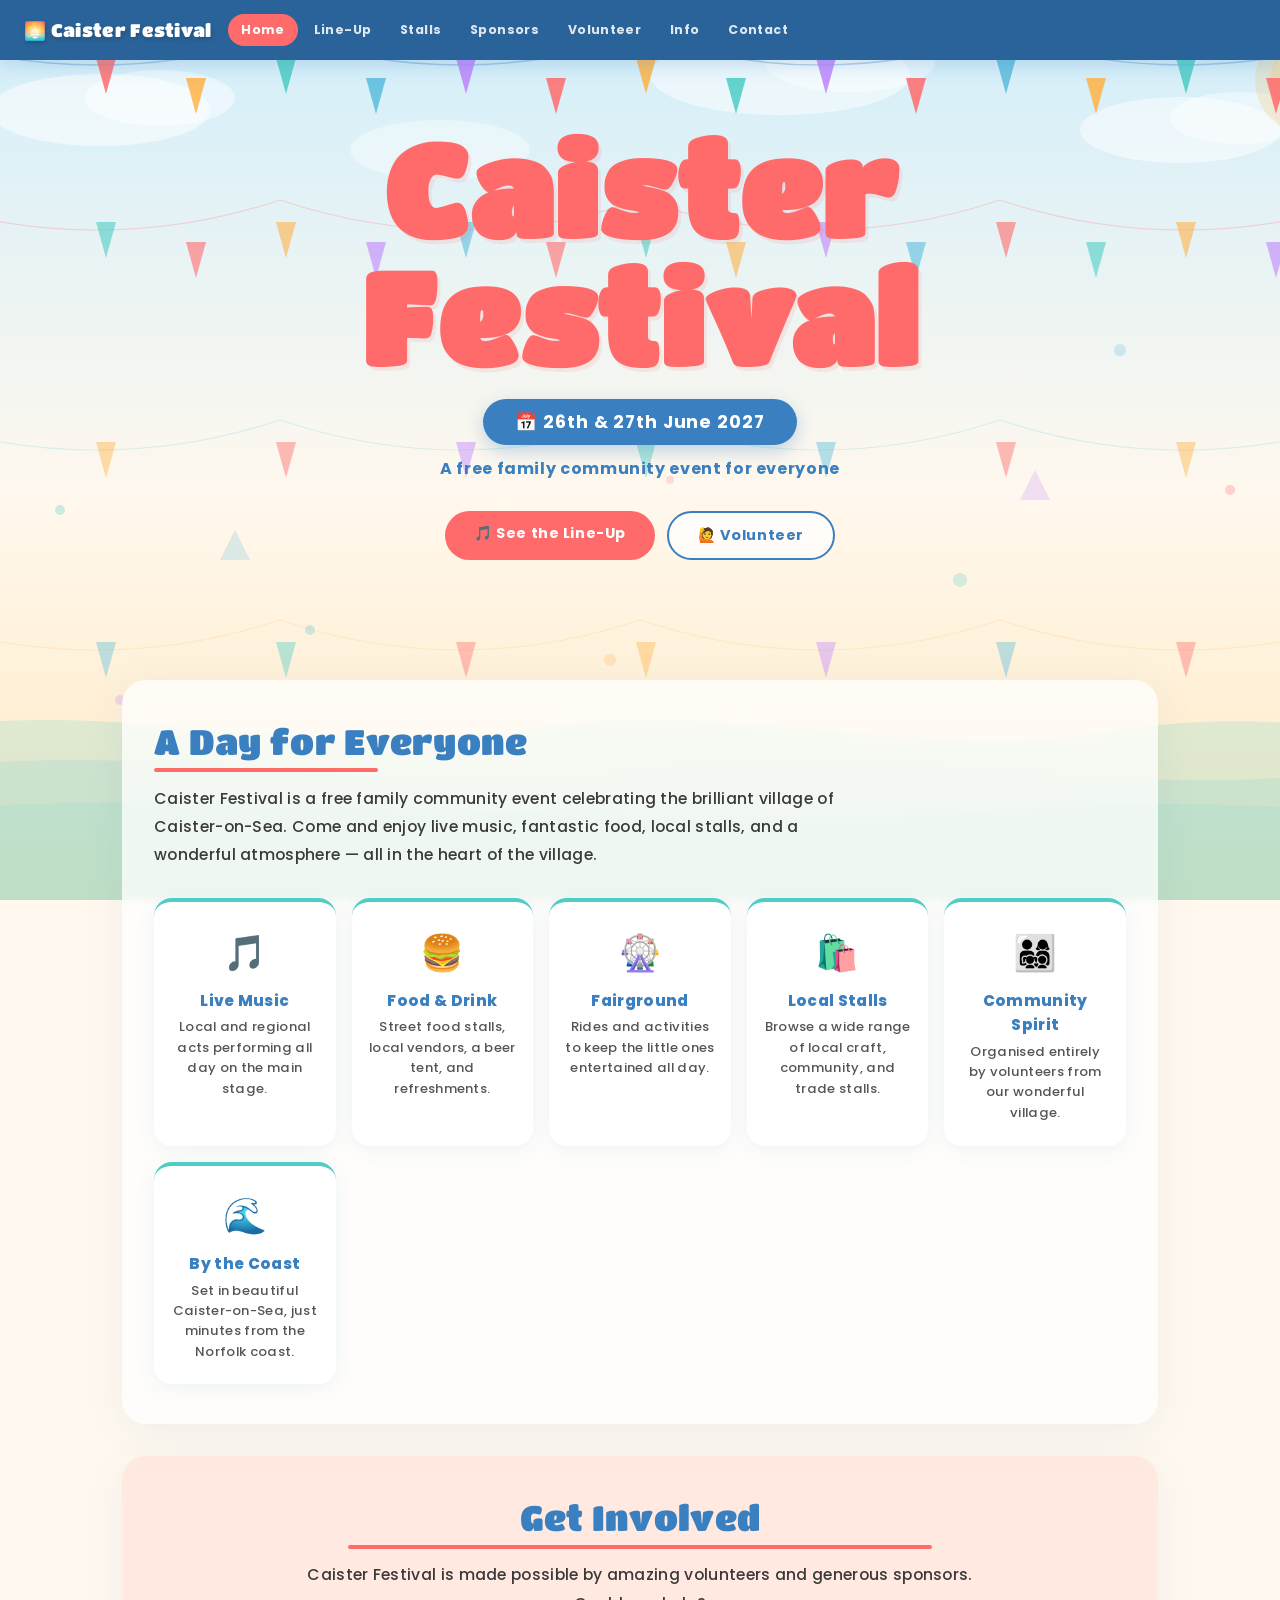
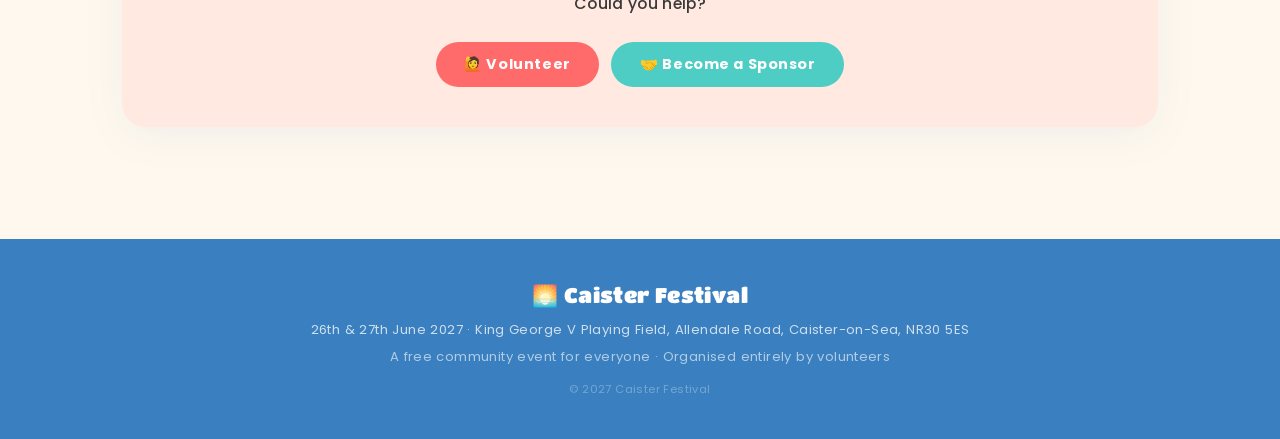
==== index.html @ b06240aa "updated file names" ====
<!DOCTYPE html>
<html lang="en">
<head>
<meta charset="UTF-8"/>
<meta name="viewport" content="width=device-width,initial-scale=1.0"/>
<title>Caister Festival</title>
<link rel="stylesheet" href="styles.css"/>
<!-- Google tag (gtag.js) -->
<script async src="https://www.googletagmanager.com/gtag/js?id=G-6C4787DRF9"></script>
<script>
  window.dataLayer = window.dataLayer || [];
  function gtag(){dataLayer.push(arguments);}
  gtag('js', new Date());
  gtag('config', 'G-6C4787DRF9');
</script>
</head>
<body>
<div class="page-wrapper">
    <div class="bg-canvas">
    <svg xmlns="http://www.w3.org/2000/svg" viewBox="0 0 1440 900" preserveAspectRatio="xMidYMid slice">
      <defs>
        <linearGradient id="skyGrad" x1="0" y1="0" x2="0" y2="1">
          <stop offset="0%" stop-color="#d0eefb"/>
          <stop offset="55%" stop-color="#fff8ee"/>
          <stop offset="100%" stop-color="#ffe9c0"/>
        </linearGradient>
      </defs>
      <rect width="1440" height="900" fill="url(#skyGrad)"/>

      <!-- Clouds -->
      <ellipse cx="180" cy="110" rx="110" ry="36" fill="white" opacity="0.55"/>
      <ellipse cx="240" cy="98"  rx="75"  ry="28" fill="white" opacity="0.45"/>
      <ellipse cx="860" cy="75"  rx="130" ry="40" fill="white" opacity="0.5"/>
      <ellipse cx="930" cy="62"  rx="85"  ry="30" fill="white" opacity="0.4"/>
      <ellipse cx="1260" cy="130" rx="100" ry="33" fill="white" opacity="0.5"/>
      <ellipse cx="1320" cy="118" rx="70"  ry="26" fill="white" opacity="0.4"/>
      <ellipse cx="520"  cy="150" rx="90"  ry="30" fill="white" opacity="0.35"/>

      <!-- Sun -->
      <circle cx="1390" cy="80" r="55" fill="#FFB347" opacity="0.2"/>
      <circle cx="1390" cy="80" r="40" fill="#FFB347" opacity="0.2"/>
      <circle cx="1390" cy="80" r="26" fill="#FFB347" opacity="0.25"/>

      <!-- Bunting row 1 (top, bold) -->
      <path d="M-10,35 Q180,95 360,35 Q540,95 720,35 Q900,95 1080,35 Q1260,95 1450,35" stroke="#3A7FBF" stroke-width="1.5" fill="none" opacity="0.35"/>
      <polygon points="176,58 186,94 196,58"   fill="#FF6B6B" opacity="0.85"/>
      <polygon points="266,78 276,114 286,78"  fill="#FFB347" opacity="0.85"/>
      <polygon points="356,58 366,94 376,58"   fill="#4ECDC4" opacity="0.85"/>
      <polygon points="446,78 456,114 466,78"  fill="#5BBCDD" opacity="0.85"/>
      <polygon points="536,58 546,94 556,58"   fill="#C084FC" opacity="0.85"/>
      <polygon points="626,78 636,114 646,78"  fill="#FF6B6B" opacity="0.85"/>
      <polygon points="716,58 726,94 736,58"   fill="#FFB347" opacity="0.85"/>
      <polygon points="806,78 816,114 826,78"  fill="#4ECDC4" opacity="0.85"/>
      <polygon points="896,58 906,94 916,58"   fill="#C084FC" opacity="0.85"/>
      <polygon points="986,78 996,114 1006,78" fill="#FF6B6B" opacity="0.85"/>
      <polygon points="1076,58 1086,94 1096,58" fill="#5BBCDD" opacity="0.85"/>
      <polygon points="1166,78 1176,114 1186,78" fill="#FFB347" opacity="0.85"/>
      <polygon points="1256,58 1266,94 1276,58" fill="#4ECDC4" opacity="0.85"/>
      <polygon points="1346,78 1356,114 1366,78" fill="#FF6B6B" opacity="0.85"/>
      <polygon points="1436,58 1446,94 1456,58" fill="#C084FC" opacity="0.85"/>

      <!-- Bunting row 2 -->
      <path d="M-10,200 Q180,260 360,200 Q540,260 720,200 Q900,260 1080,200 Q1260,260 1450,200" stroke="#FF6B6B" stroke-width="1.2" fill="none" opacity="0.25"/>
      <polygon points="176,222 186,258 196,222" fill="#4ECDC4" opacity="0.6"/>
      <polygon points="266,242 276,278 286,242" fill="#FF6B6B" opacity="0.6"/>
      <polygon points="356,222 366,258 376,222" fill="#FFB347" opacity="0.6"/>
      <polygon points="446,242 456,278 466,242" fill="#C084FC" opacity="0.6"/>
      <polygon points="536,222 546,258 556,222" fill="#5BBCDD" opacity="0.6"/>
      <polygon points="626,242 636,278 646,242" fill="#FF6B6B" opacity="0.6"/>
      <polygon points="716,222 726,258 736,222" fill="#4ECDC4" opacity="0.6"/>
      <polygon points="806,242 816,278 826,242" fill="#FFB347" opacity="0.6"/>
      <polygon points="896,222 906,258 916,222" fill="#C084FC" opacity="0.6"/>
      <polygon points="986,242 996,278 1006,242" fill="#5BBCDD" opacity="0.6"/>
      <polygon points="1076,222 1086,258 1096,222" fill="#FF6B6B" opacity="0.6"/>
      <polygon points="1166,242 1176,278 1186,242" fill="#4ECDC4" opacity="0.6"/>
      <polygon points="1256,222 1266,258 1276,222" fill="#FFB347" opacity="0.6"/>
      <polygon points="1346,242 1356,278 1366,242" fill="#C084FC" opacity="0.6"/>

      <!-- Bunting row 3 (mid page) -->
      <path d="M-10,420 Q180,480 360,420 Q540,480 720,420 Q900,480 1080,420 Q1260,480 1450,420" stroke="#4ECDC4" stroke-width="1.2" fill="none" opacity="0.2"/>
      <polygon points="176,442 186,478 196,442" fill="#FFB347" opacity="0.45"/>
      <polygon points="356,442 366,478 376,442" fill="#FF6B6B" opacity="0.45"/>
      <polygon points="536,442 546,478 556,442" fill="#C084FC" opacity="0.45"/>
      <polygon points="716,442 726,478 736,442" fill="#4ECDC4" opacity="0.45"/>
      <polygon points="896,442 906,478 916,442" fill="#5BBCDD" opacity="0.45"/>
      <polygon points="1076,442 1086,478 1096,442" fill="#FF6B6B" opacity="0.45"/>
      <polygon points="1256,442 1266,478 1276,442" fill="#FFB347" opacity="0.45"/>

      <!-- Bunting row 4 (lower) -->
      <path d="M-10,620 Q180,680 360,620 Q540,680 720,620 Q900,680 1080,620 Q1260,680 1450,620" stroke="#FFB347" stroke-width="1.2" fill="none" opacity="0.18"/>
      <polygon points="176,642 186,678 196,642" fill="#5BBCDD" opacity="0.4"/>
      <polygon points="356,642 366,678 376,642" fill="#4ECDC4" opacity="0.4"/>
      <polygon points="536,642 546,678 556,642" fill="#FF6B6B" opacity="0.4"/>
      <polygon points="716,642 726,678 736,642" fill="#FFB347" opacity="0.4"/>
      <polygon points="896,642 906,678 916,642" fill="#C084FC" opacity="0.4"/>
      <polygon points="1076,642 1086,678 1096,642" fill="#5BBCDD" opacity="0.4"/>
      <polygon points="1256,642 1266,678 1276,642" fill="#FF6B6B" opacity="0.4"/>

      <!-- Waves at bottom -->
      <path d="M0,730 C200,695 400,765 600,730 C800,695 1000,765 1200,730 C1320,712 1390,728 1440,725 L1440,900 L0,900Z" fill="#4ECDC4" opacity="0.18"/>
      <path d="M0,770 C240,735 480,805 720,770 C960,735 1200,805 1440,770 L1440,900 L0,900Z" fill="#5BBCDD" opacity="0.14"/>
      <path d="M0,810 C360,782 720,838 1080,810 C1260,796 1360,810 1440,808 L1440,900 L0,900Z" fill="#4ECDC4" opacity="0.11"/>

      <!-- Scattered confetti dots -->
      <circle cx="70"   cy="320" r="7" fill="#FF6B6B" opacity="0.3"/>
      <circle cx="140"  cy="510" r="5" fill="#4ECDC4" opacity="0.3"/>
      <circle cx="1370" cy="260" r="8" fill="#FFB347" opacity="0.3"/>
      <circle cx="1310" cy="490" r="5" fill="#FF6B6B" opacity="0.28"/>
      <circle cx="690"  cy="660" r="6" fill="#FFB347" opacity="0.25"/>
      <circle cx="390"  cy="630" r="5" fill="#5BBCDD" opacity="0.28"/>
      <circle cx="1040" cy="580" r="7" fill="#4ECDC4" opacity="0.25"/>
      <circle cx="200"  cy="700" r="5" fill="#C084FC" opacity="0.25"/>
      <circle cx="1200" cy="350" r="6" fill="#5BBCDD" opacity="0.25"/>
      <circle cx="750"  cy="480" r="4" fill="#FF6B6B" opacity="0.2"/>

      <!-- Confetti triangles scattered -->
      <polygon points="45,430 60,400 75,430"    fill="#FFB347" opacity="0.28"/>
      <polygon points="1385,390 1400,360 1415,390" fill="#4ECDC4" opacity="0.28"/>
      <polygon points="590,210 605,180 620,210"  fill="#FF6B6B" opacity="0.25"/>
      <polygon points="1100,500 1115,470 1130,500" fill="#C084FC" opacity="0.22"/>
      <polygon points="300,560 315,530 330,560"  fill="#5BBCDD" opacity="0.22"/>
    </svg>
  </div>
<nav>
    <a class="nav-logo" href="/">🌅 Caister Festival</a>
    <div class="nav-links-wrap">
      <ul class="nav-links">
        <li><a href="/" class="active">Home</a></li>
        <li><a href="/lineup/">Line-Up</a></li>
        <li><a href="/stalls/">Stalls</a></li>
        <li><a href="/sponsors/">Sponsors</a></li>
        <li><a href="/volunteer/">Volunteer</a></li>
        <li><a href="/info/">Info</a></li>
        <li><a href="/contact/">Contact</a></li>
      </ul>
    </div>
  </nav>
  <div class="hero">
    <h1>Caister<br>Festival</h1>
    <div class="date-pill">📅 26th &amp; 27th June 2027</div>
    <p class="hero-sub">A free family community event for everyone</p>
    <div class="hero-btns">
      <a href="/lineup/" class="btn btn-coral">🎵 See the Line-Up</a>
      <a href="/volunteer/" class="btn btn-outline">🙋 Volunteer</a>
    </div>
  </div>
  <div class="sec-wrap">
    <div class="panel">
      <div class="sec-title">A Day for Everyone</div>
      <p class="sec-intro">Caister Festival is a free family community event celebrating the brilliant village of Caister-on-Sea. Come and enjoy live music, fantastic food, local stalls, and a wonderful atmosphere — all in the heart of the village.</p>
      <div class="card-grid">
        <div class="acard"><div class="icon">🎵</div><h3>Live Music</h3><p>Local and regional acts performing all day on the main stage.</p></div>
        <div class="acard"><div class="icon">🍔</div><h3>Food &amp; Drink</h3><p>Street food stalls, local vendors, a beer tent, and refreshments.</p></div>
        <div class="acard"><div class="icon">🎡</div><h3>Fairground</h3><p>Rides and activities to keep the little ones entertained all day.</p></div>
        <div class="acard"><div class="icon">🛍️</div><h3>Local Stalls</h3><p>Browse a wide range of local craft, community, and trade stalls.</p></div>
        <div class="acard"><div class="icon">👨‍👩‍👧‍👦</div><h3>Community Spirit</h3><p>Organised entirely by volunteers from our wonderful village.</p></div>
        <div class="acard"><div class="icon">🌊</div><h3>By the Coast</h3><p>Set in beautiful Caister-on-Sea, just minutes from the Norfolk coast.</p></div>
      </div>
    </div>
    <div class="panel panel-coral panel-cta">
      <div class="sec-title center-title">Get Involved</div>
      <p class="sec-intro">Caister Festival is made possible by amazing volunteers and generous sponsors. Could you help?</p>
      <div class="btn-row">
        <a href="/volunteer/" class="btn btn-coral">🙋 Volunteer</a>
        <a href="/sponsors/" class="btn btn-seafoam">🤝 Become a Sponsor</a>
      </div>
    </div>
  </div>
  <footer>
    <div class="flogo">🌅 Caister Festival</div>
    <p>26th &amp; 27th June 2027 · King George V Playing Field, Allendale Road, Caister-on-Sea, NR30 5ES</p>
    <p class="footer-sub">A free community event for everyone · Organised entirely by volunteers</p>
    <p class="footer-copy">© 2027 Caister Festival</p>
  </footer>
</div>
  <script src="main.js"></script>
</body>
</html>
---- styles.css ----
@import url('https://fonts.googleapis.com/css2?family=Titan+One&family=Poppins:wght@400;500;600;700;800;900&display=swap');

/* ============================================================
   VARIABLES
   ============================================================ */
:root {
  --sand:    #FFF8EE;
  --coral:   #FF6B6B;
  --sky:     #5BBCDD;
  --seafoam: #4ECDC4;
  --navy:    #3A7FBF;
  --peach:   #FFB347;
  --cream:   #FFF3D4;
  --white:   #FFFFFF;
  --black:   #1a1a1a;
}

/* ============================================================
   RESET & BASE
   ============================================================ */
*, *::before, *::after { box-sizing: border-box; margin: 0; padding: 0; }

body {
  font-family: 'Poppins', sans-serif;
  color: var(--black);
  background: var(--sand);
  font-size: 16px;
  line-height: 1.6;
  letter-spacing: 0.02em;
  -webkit-font-smoothing: antialiased;
}

img { max-width: 100%; display: block; }

/* ============================================================
   TITAN ONE — large headings only
   ============================================================ */
h1,
.sec-title,
.hero h1,
.flogo {
  font-family: 'Titan One', cursive;
}

/* ============================================================
   PAGE WRAPPER & BACKGROUND
   ============================================================ */


.bg-canvas {
  position: fixed;
  inset: 0;
  z-index: 0;
  pointer-events: none;
}
.bg-canvas svg {
  width: 100%; height: 100%;
  position: absolute; inset: 0;
}
.page-wrapper > *:not(.bg-canvas) {
  position: relative;
  z-index: 1;
}

/* ============================================================
   NAV
   ============================================================ */
nav {
  background: #2a6399;
  position: sticky;
  top: 0;
  z-index: 200;
  box-shadow: 0 4px 20px rgba(58,127,191,0.3);
  /* two rows on mobile: logo then links */
  display: flex;
  flex-direction: column;
}

.page-wrapper {
  position: relative;
  min-height: 100vh;
}

/* Logo row */
.nav-logo {
  font-family: 'Titan One', cursive;
  font-size: 1.1rem; color: var(--white);
  text-decoration: none;
  white-space: nowrap;
  padding: .7rem 1.2rem .3rem;
  display: block;
  text-shadow: 1px 2px 4px rgba(0,0,0,0.2);
}

/* Links row — horizontally scrollable with fade hint */
.nav-links-wrap {
  position: relative;
  width: 100%;
}
/* fade on right edge to hint scrollability */
.nav-links-wrap::after {
  content: '';
  position: absolute;
  top: 0; right: 0; bottom: 0;
  width: 36px;
  background: linear-gradient(to right, transparent, #2a6399);
  pointer-events: none;
  z-index: 2;
}
.nav-links {
  display: flex;
  list-style: none;
  overflow-x: auto;
  -webkit-overflow-scrolling: touch;
  scrollbar-width: none;
  padding: 0 .6rem .55rem;
  gap: .25rem;
  width: 100%;
}
.nav-links::-webkit-scrollbar { display: none; }
.nav-links li { flex-shrink: 0; }
.nav-links li a {
  display: block;
  white-space: nowrap;
  color: rgba(255,255,255,0.85);
  text-decoration: none;
  font-size: .78rem; font-weight: 700;
  padding: .38rem .85rem;
  border-radius: 20px;
  transition: background .2s, color .2s;
  letter-spacing: .03em;
}
.nav-links li a:hover,
.nav-links li a.active { background: var(--coral); color: var(--white); }

/* ============================================================
   HERO
   ============================================================ */
.hero {
  text-align: center;
  padding: 4rem 1.5rem 4.5rem;
  position: relative;
}
.hero h1 {
  font-size: clamp(3rem, 12vw, 8rem);
  color: var(--coral);
  line-height: 1.0; margin-bottom: 1.2rem;
  text-shadow: 3px 4px 0 rgba(255,107,107,0.12);
}
.date-pill {
  display: inline-block;
  background: var(--navy); color: var(--white);
  font-size: clamp(.85rem, 2.5vw, 1.1rem);
  font-weight: 700; padding: .55rem 2rem;
  border-radius: 50px; letter-spacing: .05em;
  box-shadow: 0 6px 18px rgba(58,127,191,0.3);
}
.date-pill-2027 {
  display: inline-block;
  background: var(--seafoam); color: var(--white);
  font-size: clamp(.72rem, 2vw, .85rem);
  font-weight: 700; padding: .4rem 1.4rem;
  border-radius: 50px; letter-spacing: .04em;
  margin-top: .5rem;
  box-shadow: 0 4px 14px rgba(78,205,196,0.3);
}
.hero-sub {
  margin-top: .7rem;
  font-size: clamp(.85rem, 2vw, 1rem);
  color: var(--navy); font-weight: 700; letter-spacing: .04em;
}
.hero-btns {
  margin-top: 1.8rem;
  display: flex; gap: .75rem;
  justify-content: center; flex-wrap: wrap;
}

/* ============================================================
   BUTTONS
   ============================================================ */
.btn {
  display: inline-block; padding: .7rem 1.8rem;
  border-radius: 50px; font-family: 'Poppins', sans-serif;
  font-weight: 700; font-size: .9rem; cursor: pointer;
  text-decoration: none; letter-spacing: .04em;
  transition: transform .15s, box-shadow .15s;
  border: none; white-space: nowrap;
}
.btn:hover  { transform: translateY(-3px); box-shadow: 0 8px 24px rgba(0,0,0,0.16); }
.btn:active { transform: translateY(0); }
.btn-coral   { background: var(--coral);   color: var(--white); }
.btn-navy    { background: var(--navy);    color: var(--white); }
.btn-seafoam { background: var(--seafoam); color: var(--white); }
.btn-peach   { background: var(--peach);   color: var(--white); }
.btn-outline { background: rgba(255,255,255,.7); border: 2.5px solid var(--navy); color: var(--navy); }
.btn-white   { background: var(--white); color: var(--navy); }

/* ============================================================
   SECTION TITLES  — Titan One only here
   ============================================================ */
.sec-title {
  font-family: 'Titan One', cursive;
  font-size: clamp(1.6rem, 5vw, 2.2rem);
  color: var(--navy);
  display: inline-block; line-height: 1.2;
}
.sec-title::after {
  content: ''; display: block;
  height: 4px; width: 60%;
  background: var(--coral);
  border-radius: 3px; margin-top: 6px;
}
.center-title { display: block; text-align: center; }
.center-title::after { margin-left: auto; margin-right: auto; }

.sec-intro {
  color: #3a3a3a; margin-top: .8rem; margin-bottom: 1.8rem;
  font-size: clamp(.88rem, 2vw, .98rem);
  max-width: 700px; line-height: 1.8;
  font-weight: 500; letter-spacing: .02em;
}

/* ============================================================
   PANELS
   ============================================================ */
.panel {
  background: rgba(255,255,255,0.75);
  backdrop-filter: blur(4px);
  border-radius: 24px; padding: 2rem 1.5rem;
  margin: 0 auto 2rem;
  max-width: 1100px;
  box-shadow: 0 8px 40px rgba(58,127,191,0.08);
}
.panel-coral   { background: rgba(255,107,107,0.1); }
.panel-seafoam { background: rgba(78,205,196,0.12); }
.panel-peach   { background: rgba(255,179,71,0.13); }
.panel-sky     { background: rgba(91,188,221,0.12); }
.panel-cta     { text-align: center; }
.panel-cta .sec-intro { margin: .8rem auto 1.5rem; text-align: center; }
.btn-row { display: flex; gap: .75rem; justify-content: center; flex-wrap: wrap; }

/* ============================================================
   FEATURE CARDS
   ============================================================ */
.card-grid {
  display: grid;
  grid-template-columns: repeat(auto-fit, minmax(160px, 1fr));
  gap: 1rem; margin-top: 1.5rem;
}
.acard {
  background: rgba(255,255,255,0.88);
  border-radius: 18px; padding: 1.4rem 1rem;
  text-align: center;
  box-shadow: 0 4px 18px rgba(58,127,191,0.09);
  border-top: 4px solid var(--seafoam);
  transition: transform .2s, box-shadow .2s;
}
.acard:hover { transform: translateY(-4px); box-shadow: 0 12px 30px rgba(58,127,191,0.14); }
.acard .icon { font-size: 2.2rem; margin-bottom: .5rem; }
/* Poppins bold for small card headings — NOT Titan One */
.acard h3 { font-family: 'Poppins', sans-serif; font-weight: 800; font-size: .95rem; color: var(--navy); margin-bottom: .25rem; }
.acard p  { font-size: .82rem; color: #555; line-height: 1.55; font-weight: 500; }

/* ============================================================
   LINEUP TABLE
   ============================================================ */
.ltable {
  width: 100%; border-collapse: collapse;
  margin-top: 1.2rem; border-radius: 14px; overflow: hidden;
  box-shadow: 0 4px 18px rgba(58,127,191,0.1);
}
.ltable th {
  background: var(--coral); color: var(--white);
  font-family: 'Poppins', sans-serif; font-weight: 800;
  font-size: .85rem; padding: .8rem 1rem; text-align: left;
  letter-spacing: .03em;
}
.ltable td {
  padding: .75rem 1rem;
  border-bottom: 1px solid rgba(58,127,191,0.07);
  color: var(--black); font-size: .88rem;
  font-weight: 500; background: rgba(255,255,255,0.85);
}
.ltable tr:nth-child(even) td { background: rgba(255,255,255,0.6); }
.ltable tr:hover td { background: rgba(78,205,196,0.08); transition: background .2s; }
/* Time column uses Poppins bold — NOT Titan One */
.tcol { color: var(--coral); font-weight: 800; width: 100px; font-size: .88rem; }
.hline td { background: rgba(255,107,107,0.06) !important; }
.sbadge {
  display: inline-block; font-size: .65rem;
  background: var(--seafoam); color: var(--white);
  padding: .1rem .5rem; border-radius: 10px;
  margin-left: .4rem; vertical-align: middle; font-weight: 700;
}
.lph { color: #bbb; font-style: italic; font-size: .85rem; }
.td-stage-gate { color: #aaa; font-size: .8rem; }
.lineup-note { color: #555; font-size: .85rem; font-weight: 500; }

/* ============================================================
   NOTICE BOX
   ============================================================ */
.notice-box {
  background: rgba(255,255,255,0.82);
  border-radius: 14px; padding: 1.4rem;
  margin-top: 1.8rem;
  border-left: 5px solid var(--seafoam);
  box-shadow: 0 3px 12px rgba(58,127,191,0.07);
}
.notice-box.center    { text-align: center; border-left: none; }
.notice-box .notice-icon { font-size: 1.6rem; margin-bottom: .4rem; }
/* Poppins bold for notice headings */
.notice-box h3        { font-family: 'Poppins', sans-serif; font-weight: 800; color: var(--navy); font-size: 1.05rem; margin-bottom: .4rem; }
.notice-box h3.large  { font-size: 1.25rem; }
.notice-box p         { color: #555; font-size: .88rem; font-weight: 500; margin-bottom: 1rem; }
.notice-box p.small   { margin-bottom: 0; }
.notice-box a         { color: var(--coral); font-weight: 700; text-decoration: none; }
.notice-box a:hover   { text-decoration: underline; }
/* buttons inside notice-box must always show white text */
.notice-box a.btn,
.notice-box .btn      { color: #ffffff !important; text-decoration: none !important; }
.notice-box a.btn:hover,
.notice-box .btn:hover { text-decoration: none !important; opacity: 0.92; }

/* ============================================================
   SPONSOR TIERS
   ============================================================ */
.tier-card {
  border-radius: 18px; overflow: hidden;
  box-shadow: 0 5px 20px rgba(58,127,191,0.1);
  margin-bottom: 1.2rem;
}
.tier-hd { padding: 1rem 1.4rem; display: flex; align-items: center; gap: .9rem; }
/* Poppins bold for tier names */
.tier-hd h3    { font-family: 'Poppins', sans-serif; font-weight: 800; font-size: 1.1rem; }
.tier-emoji    { font-size: 1.6rem; flex-shrink: 0; }
.tier-sub      { font-size: .8rem; opacity: .85; font-weight: 500; margin-top: .1rem; }
.tier-bd       { background: rgba(255,255,255,0.92); padding: 1rem 1.4rem; }
.tier-bd p     { color: #555; font-size: .88rem; line-height: 1.6; font-style: italic; font-weight: 500; }
.t-plat   .tier-hd { background: linear-gradient(135deg, #7c3aed, #a78bfa); color: white; }
.t-gold   .tier-hd { background: linear-gradient(135deg, #d97706, #fbbf24); color: white; }
.t-silver .tier-hd { background: linear-gradient(135deg, #6b7280, #d1d5db); color: white; }
.t-bronze .tier-hd { background: linear-gradient(135deg, #92400e, #d97706); color: white; }
.t-friend .tier-hd { background: linear-gradient(135deg, var(--seafoam), #0d9488); color: white; }

.spon-grid {
  display: grid; grid-template-columns: repeat(auto-fill, minmax(140px, 1fr));
  gap: 1rem; margin-top: 1.2rem;
}
.sslot {
  background: rgba(255,255,255,0.8);
  border: 2px dashed rgba(58,127,191,0.22);
  border-radius: 12px; height: 75px;
  display: flex; align-items: center; justify-content: center;
  color: #ccc; font-size: .75rem; font-style: italic; font-weight: 600;
}
/* Poppins bold for sponsors subhead */
.sponsors-subhead { font-family: 'Poppins', sans-serif; font-weight: 800; font-size: 1.05rem; color: var(--navy); margin-bottom: .4rem; }
.sponsors-note    { color: #888; font-style: italic; font-size: .85rem; margin-bottom: 1rem; font-weight: 500; }

/* ============================================================
   VOLUNTEER
   ============================================================ */
.roles-grid {
  display: grid; grid-template-columns: repeat(auto-fill, minmax(230px, 1fr));
  gap: 1rem; margin-top: 1.2rem;
}
.rcard {
  background: rgba(255,255,255,0.85);
  border-left: 5px solid var(--coral);
  border-radius: 0 14px 14px 0; padding: 1rem 1.2rem;
  box-shadow: 0 4px 14px rgba(58,127,191,0.08);
}
/* Poppins bold for role card headings */
.rcard h4 { font-family: 'Poppins', sans-serif; font-weight: 800; font-size: .92rem; color: var(--navy); margin-bottom: .2rem; }
.rcard p  { font-size: .82rem; color: #666; font-style: italic; font-weight: 500; }

.vol-cta {
  background: var(--coral); border-radius: 18px;
  padding: 2rem 1.5rem; margin-top: 1.8rem; max-width: 540px;
  text-align: center; box-shadow: 0 8px 28px rgba(255,107,107,0.3);
}
/* Poppins bold for vol-cta heading */
.vol-cta h3 { font-family: 'Poppins', sans-serif; font-weight: 800; font-size: 1.3rem; color: var(--white); margin-bottom: .5rem; }
.vol-cta p  { font-size: .9rem; color: rgba(255,255,255,0.92); line-height: 1.7; margin-bottom: 1.2rem; font-weight: 500; }

.vols-panel {
  background: rgba(58,127,191,0.07);
  border-radius: 22px; padding: 2rem 1.5rem; margin-top: 2rem;
}
.vol-wall { display: flex; flex-wrap: wrap; gap: .6rem; margin-top: 1.2rem; }
.vchip {
  background: rgba(255,255,255,0.85);
  border: 2px solid var(--seafoam);
  color: var(--navy); padding: .35rem .9rem;
  border-radius: 20px; font-size: .82rem; font-weight: 600;
}
/* Poppins for volunteer subheadings */
.vol-subhead      { font-family: 'Poppins', sans-serif; font-weight: 800; font-size: 1.05rem; color: var(--navy); margin-bottom: .4rem; }
.vol-subhead-note { color: #888; font-size: .85rem; font-style: italic; font-weight: 500; margin-bottom: 1rem; }
.vol-thanks-note  { color: #888; font-style: italic; font-size: .82rem; margin-top: 1rem; font-weight: 500; }

/* ============================================================
   STALLS
   ============================================================ */
.stalls-grid {
  display: grid; grid-template-columns: repeat(auto-fill, minmax(200px, 1fr));
  gap: 1.1rem; margin-top: 1.4rem;
}
.stcard {
  background: rgba(255,255,255,0.85); border-radius: 18px;
  padding: 1.4rem 1rem;
  box-shadow: 0 5px 18px rgba(58,127,191,0.09);
  border-top: 4px solid var(--seafoam);
  text-align: center; transition: transform .2s;
}
.stcard:hover { transform: translateY(-3px); }
.stcard .sticon { font-size: 2.2rem; margin-bottom: .4rem; }
/* Poppins bold for stall card headings */
.stcard h3 { font-family: 'Poppins', sans-serif; font-weight: 800; font-size: .9rem; color: var(--navy); margin-bottom: .2rem; }
.stcard p  { font-size: .8rem; color: #666; font-style: italic; font-weight: 500; }
.stcat {
  display: inline-block; font-size: .65rem; font-weight: 700;
  background: var(--cream); color: var(--navy);
  padding: .18rem .6rem; border-radius: 10px;
  margin-bottom: .35rem; letter-spacing: .05em;
}
.stcard-drink  { border-top-color: var(--coral) !important; }
.stcat-drink   { background: var(--coral); color: white; }
.stcard-kids   { border-top-color: var(--peach) !important; }
.stcat-kids    { background: var(--peach); color: white; }
/* Poppins bold for category headings */
.cat-heading { font-family: 'Poppins', sans-serif; font-weight: 800; font-size: 1.05rem; color: var(--navy); margin: 2rem 0 1rem; }

/* ============================================================
   INFO
   ============================================================ */
.info-grid {
  display: grid; grid-template-columns: repeat(auto-fill, minmax(240px, 1fr));
  gap: 1.2rem; margin-top: 1.5rem;
}
.icard {
  background: rgba(255,255,255,0.85); border-radius: 18px;
  padding: 1.4rem;
  box-shadow: 0 5px 18px rgba(58,127,191,0.08);
  border-left: 4px solid var(--seafoam);
}
.icard .iicon { font-size: 1.8rem; margin-bottom: .5rem; }
/* Poppins bold for info card headings */
.icard h3 { font-family: 'Poppins', sans-serif; font-weight: 800; font-size: .9rem; color: var(--navy); margin-bottom: .4rem; }
.icard p  { font-size: .85rem; color: #444; line-height: 1.7; font-weight: 500; }
.phtext   { color: #ccc; font-style: italic; }

/* ============================================================
   CONTACT
   ============================================================ */
.contact-box {
  background: rgba(255,255,255,0.88); border-radius: 22px;
  padding: 2rem 1.5rem; max-width: 680px;
  box-shadow: 0 8px 32px rgba(58,127,191,0.1);
}
/* Poppins bold for contact box heading */
.contact-box > h3 { font-family: 'Poppins', sans-serif; font-weight: 800; color: var(--navy); font-size: 1.2rem; margin-bottom: 1.2rem; }
.ci {
  display: flex; align-items: flex-start; gap: .9rem;
  margin-bottom: .9rem; padding: 1rem 1.1rem;
  background: var(--cream); border-radius: 12px;
  border-left: 4px solid var(--seafoam);
}
.ci .cic { font-size: 1.5rem; flex-shrink: 0; }
.ci .cit { font-size: .88rem; color: #333; line-height: 1.6; font-weight: 500; }
/* Poppins bold for contact item labels */
.ci .cit strong { font-family: 'Poppins', sans-serif; font-weight: 800; color: var(--navy); display: block; font-size: .9rem; margin-bottom: .15rem; }
.ci .cit a      { color: var(--coral); font-weight: 700; text-decoration: none; }
.ci .cit a:hover { text-decoration: underline; }
.ci .cit .coming { color: #bbb; font-size: .78rem; font-style: italic; margin-top: .15rem; }
.contact-note   { background: var(--cream); border-radius: 10px; padding: 1rem; margin-top: .5rem; border-left: 4px solid var(--seafoam); }
.contact-note p { font-size: .83rem; color: #555; line-height: 1.6; font-weight: 500; margin-bottom: 0; }

/* ============================================================
   FOOTER
   ============================================================ */
footer {
  background: var(--navy); color: rgba(255,255,255,0.75);
  text-align: center; padding: 2.5rem 1.5rem;
  font-size: .82rem; letter-spacing: .03em; margin-top: 2rem;
}
.flogo { font-family: 'Titan One', cursive; color: var(--white); font-size: 1.3rem; margin-bottom: .4rem; }
.footer-sub  { margin-top: .35rem; opacity: .8; }
.footer-copy { margin-top: .9rem; font-size: .7rem; opacity: .4; }

/* ============================================================
   LAYOUT HELPERS
   ============================================================ */
.sec-wrap { max-width: 1100px; margin: 0 auto; padding: 2.5rem 1rem; }

/* ============================================================
   SCROLL REVEAL ANIMATION
   ============================================================ */
.reveal {
  opacity: 0;
  transform: translateY(28px);
  transition: opacity .55s ease, transform .55s ease;
}
.reveal.visible {
  opacity: 1;
  transform: translateY(0);
}

/* ============================================================
   RESPONSIVE — MOBILE FIRST
   ============================================================ */

/* Small phones */
@media (max-width: 480px) {
  .hero { padding: 3rem 1rem 3.5rem; }
  .hero h1 { font-size: clamp(2.8rem, 16vw, 4rem); }
  .panel { padding: 1.5rem 1rem; border-radius: 18px; }
  .card-grid { grid-template-columns: repeat(2, 1fr); }
  .info-grid { grid-template-columns: 1fr; }
  .stalls-grid { grid-template-columns: repeat(2, 1fr); }
  .roles-grid { grid-template-columns: 1fr; }
  .ltable th, .ltable td { padding: .6rem .7rem; font-size: .8rem; }
  .ltable th:last-child,
  .ltable td:last-child { display: none; } /* hide stage col on tiny screens */
  .btn { padding: .65rem 1.4rem; font-size: .85rem; }
  .date-pill { padding: .5rem 1.4rem; }
}

/* Tablets */
@media (max-width: 768px) {
  .sec-wrap { padding: 2rem .75rem; }
  .panel { border-radius: 18px; padding: 1.6rem 1.1rem; }
  .card-grid { grid-template-columns: repeat(2, 1fr); gap: .9rem; }
  .hero-btns { flex-direction: column; align-items: center; }
  .hero-btns .btn { width: 100%; max-width: 280px; text-align: center; }
  .btn-row { flex-direction: column; align-items: center; }
  .btn-row .btn { width: 100%; max-width: 280px; text-align: center; }
  .vol-cta { max-width: 100%; }
  .contact-box { padding: 1.5rem 1rem; }
}

/* Desktop */
@media (min-width: 769px) {
  .panel { padding: 2.5rem 2rem; }
  .sec-wrap { padding: 3rem 2rem; }

  /* Single row on desktop */
  nav {
    flex-direction: row;
    align-items: center;
    padding: 0 1.5rem;
    height: 60px;
  }
  .nav-logo {
    padding: 0 1rem 0 0;
    flex-shrink: 0;
  }
  .nav-links-wrap { width: auto; flex: 1; }
  .nav-links-wrap::after { display: none; } /* no fade needed on desktop */
  .nav-links {
    padding: 0;
    overflow-x: visible;
    flex-wrap: wrap;
    gap: .1rem;
  }
  .nav-links li { flex-shrink: initial; }
}
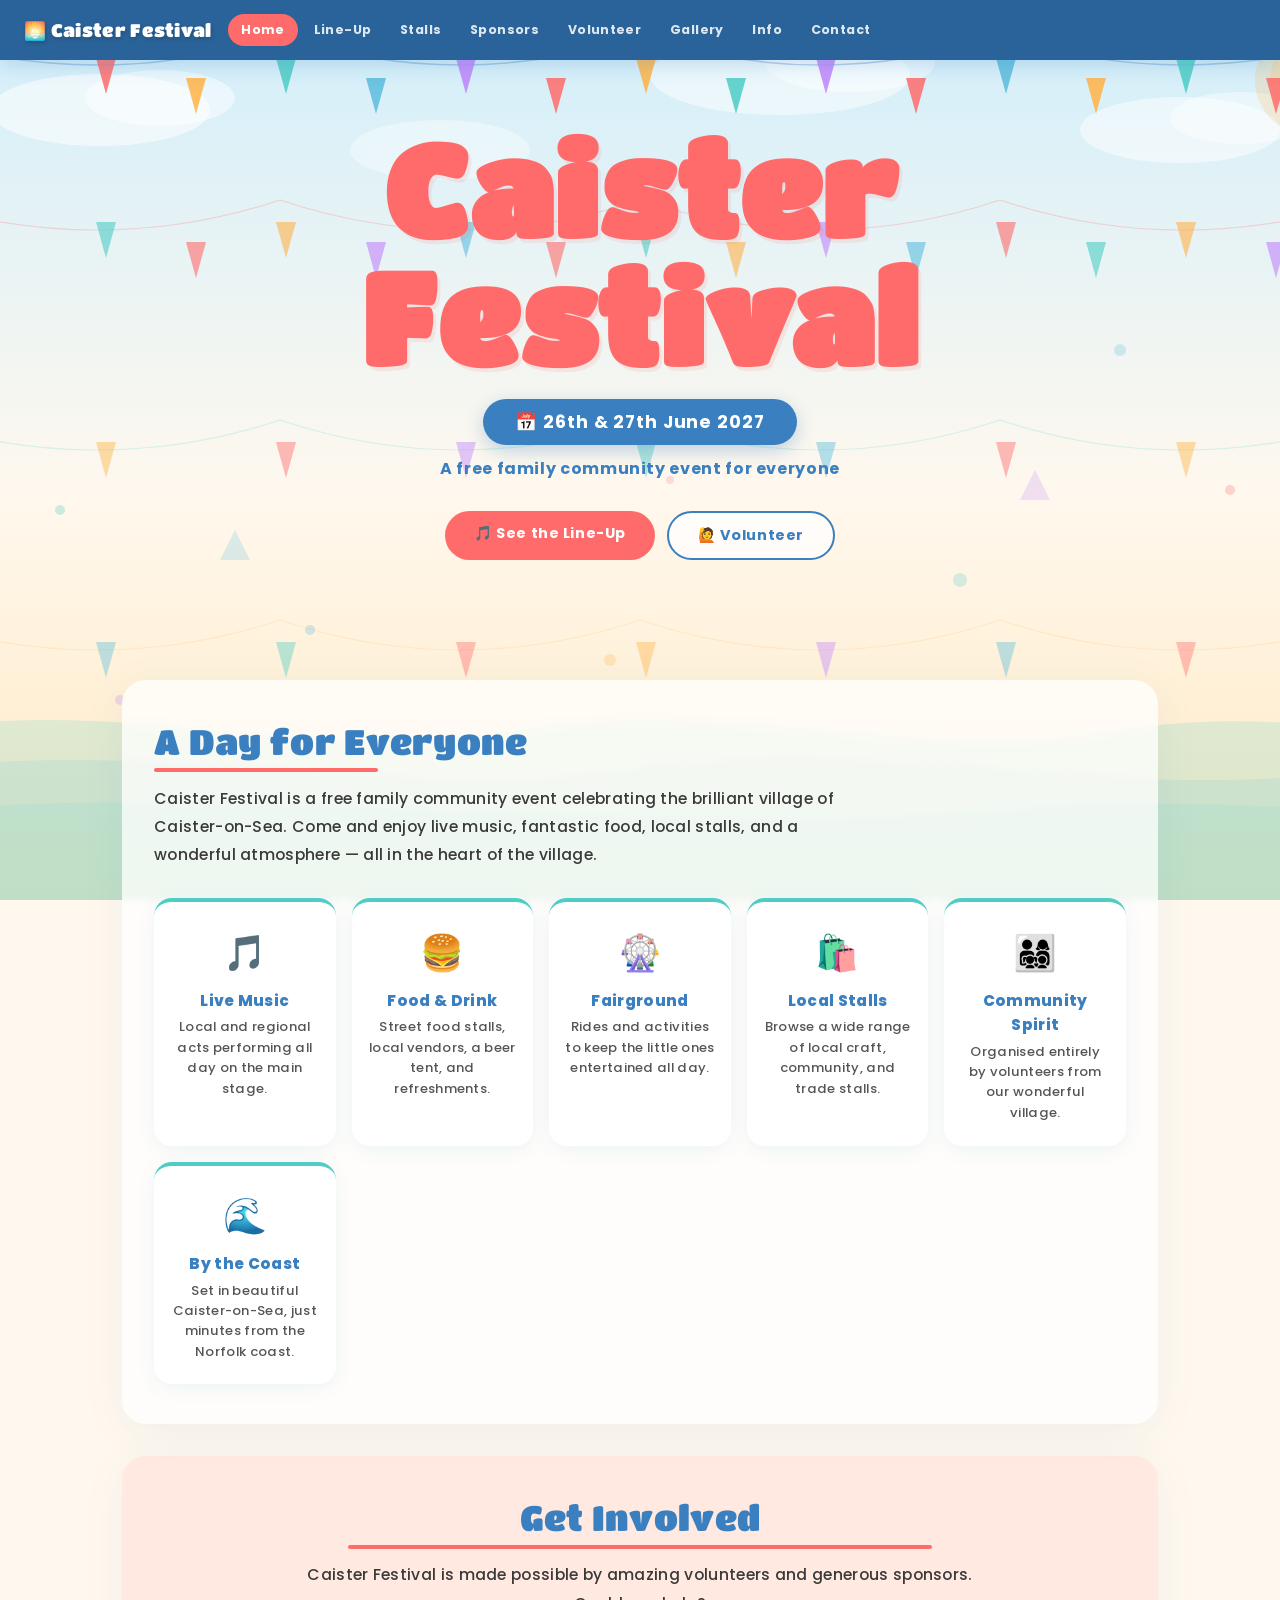
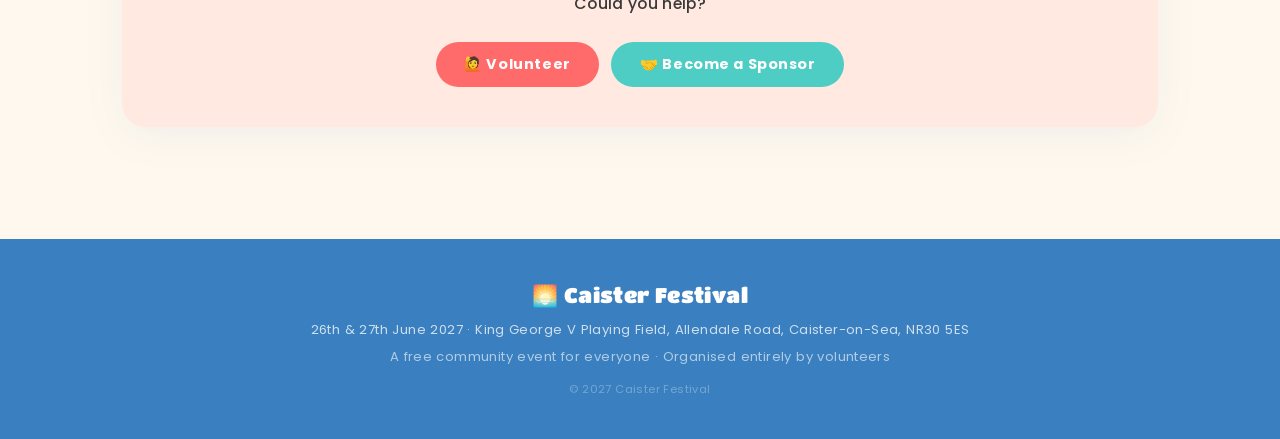
==== commit 6e486fbc: "updated all files to include gallery and improved volunteer section" ====
--- a/index.html
+++ b/index.html
@@ -3,6 +3,7 @@
 <head>
 <meta charset="UTF-8"/>
 <meta name="viewport" content="width=device-width,initial-scale=1.0"/>
+<link rel="icon" href="data:image/svg+xml,<svg xmlns='http://www.w3.org/2000/svg' viewBox='0 0 100 100'><text y='.9em' font-size='90'>🎪</text></svg>">
 <title>Caister Festival</title>
 <link rel="stylesheet" href="styles.css"/>
 <!-- Google tag (gtag.js) -->
@@ -130,6 +131,7 @@
         <li><a href="/stalls/">Stalls</a></li>
         <li><a href="/sponsors/">Sponsors</a></li>
         <li><a href="/volunteer/">Volunteer</a></li>
+        <li><a href="/gallery/">Gallery</a></li>
         <li><a href="/info/">Info</a></li>
         <li><a href="/contact/">Contact</a></li>
       </ul>
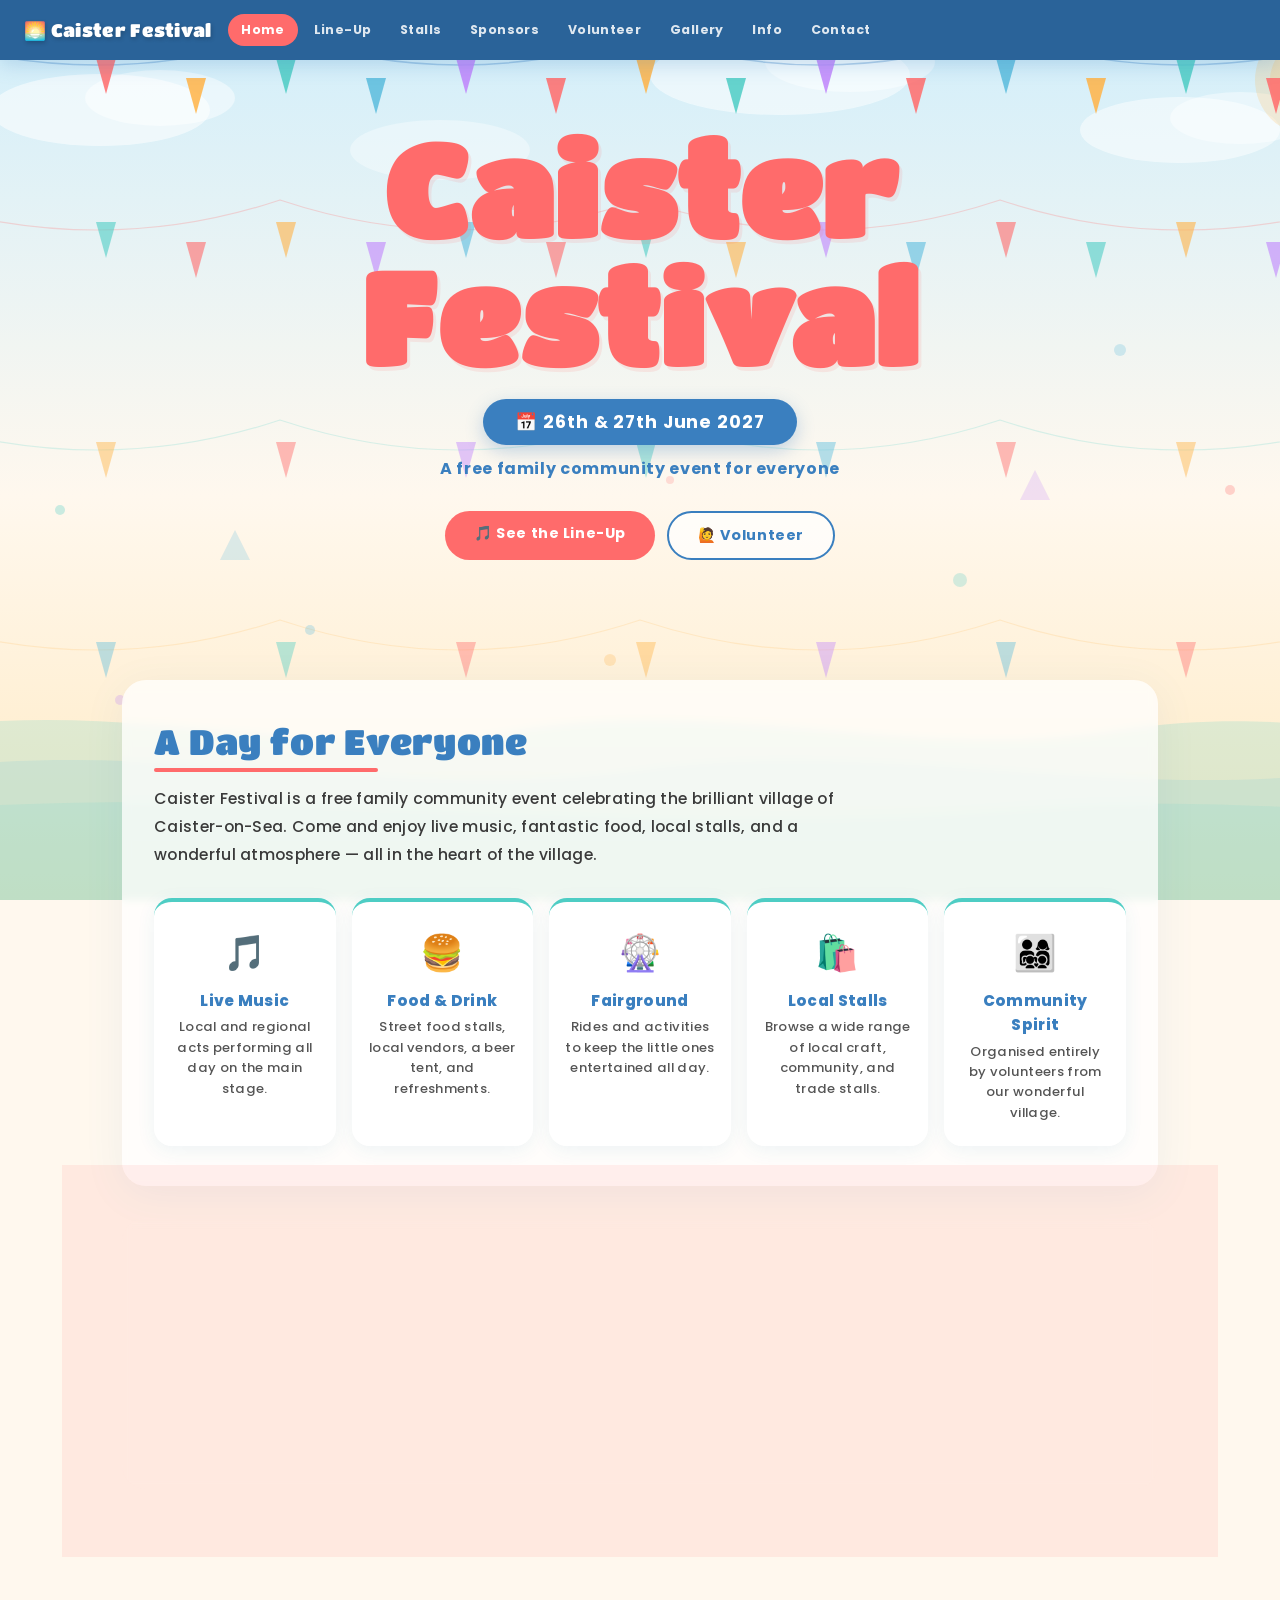
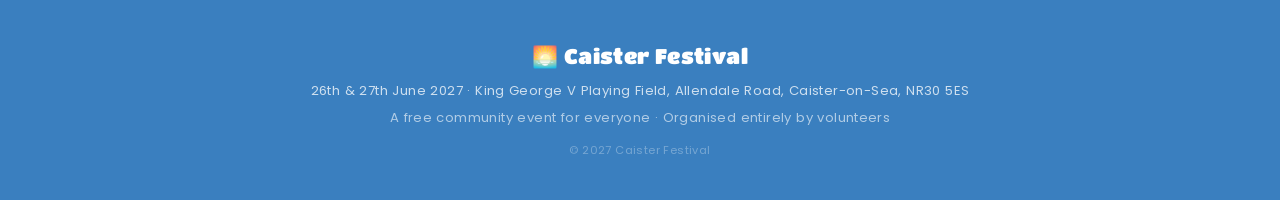
==== commit 94782a11: "Update index.html updated main page" ====
--- a/index.html
+++ b/index.html
@@ -156,7 +156,6 @@
         <div class="acard"><div class="icon">🎡</div><h3>Fairground</h3><p>Rides and activities to keep the little ones entertained all day.</p></div>
         <div class="acard"><div class="icon">🛍️</div><h3>Local Stalls</h3><p>Browse a wide range of local craft, community, and trade stalls.</p></div>
         <div class="acard"><div class="icon">👨‍👩‍👧‍👦</div><h3>Community Spirit</h3><p>Organised entirely by volunteers from our wonderful village.</p></div>
-        <div class="acard"><div class="icon">🌊</div><h3>By the Coast</h3><p>Set in beautiful Caister-on-Sea, just minutes from the Norfolk coast.</p></div>
       </div>
     </div>
     <div class="panel panel-coral panel-cta">
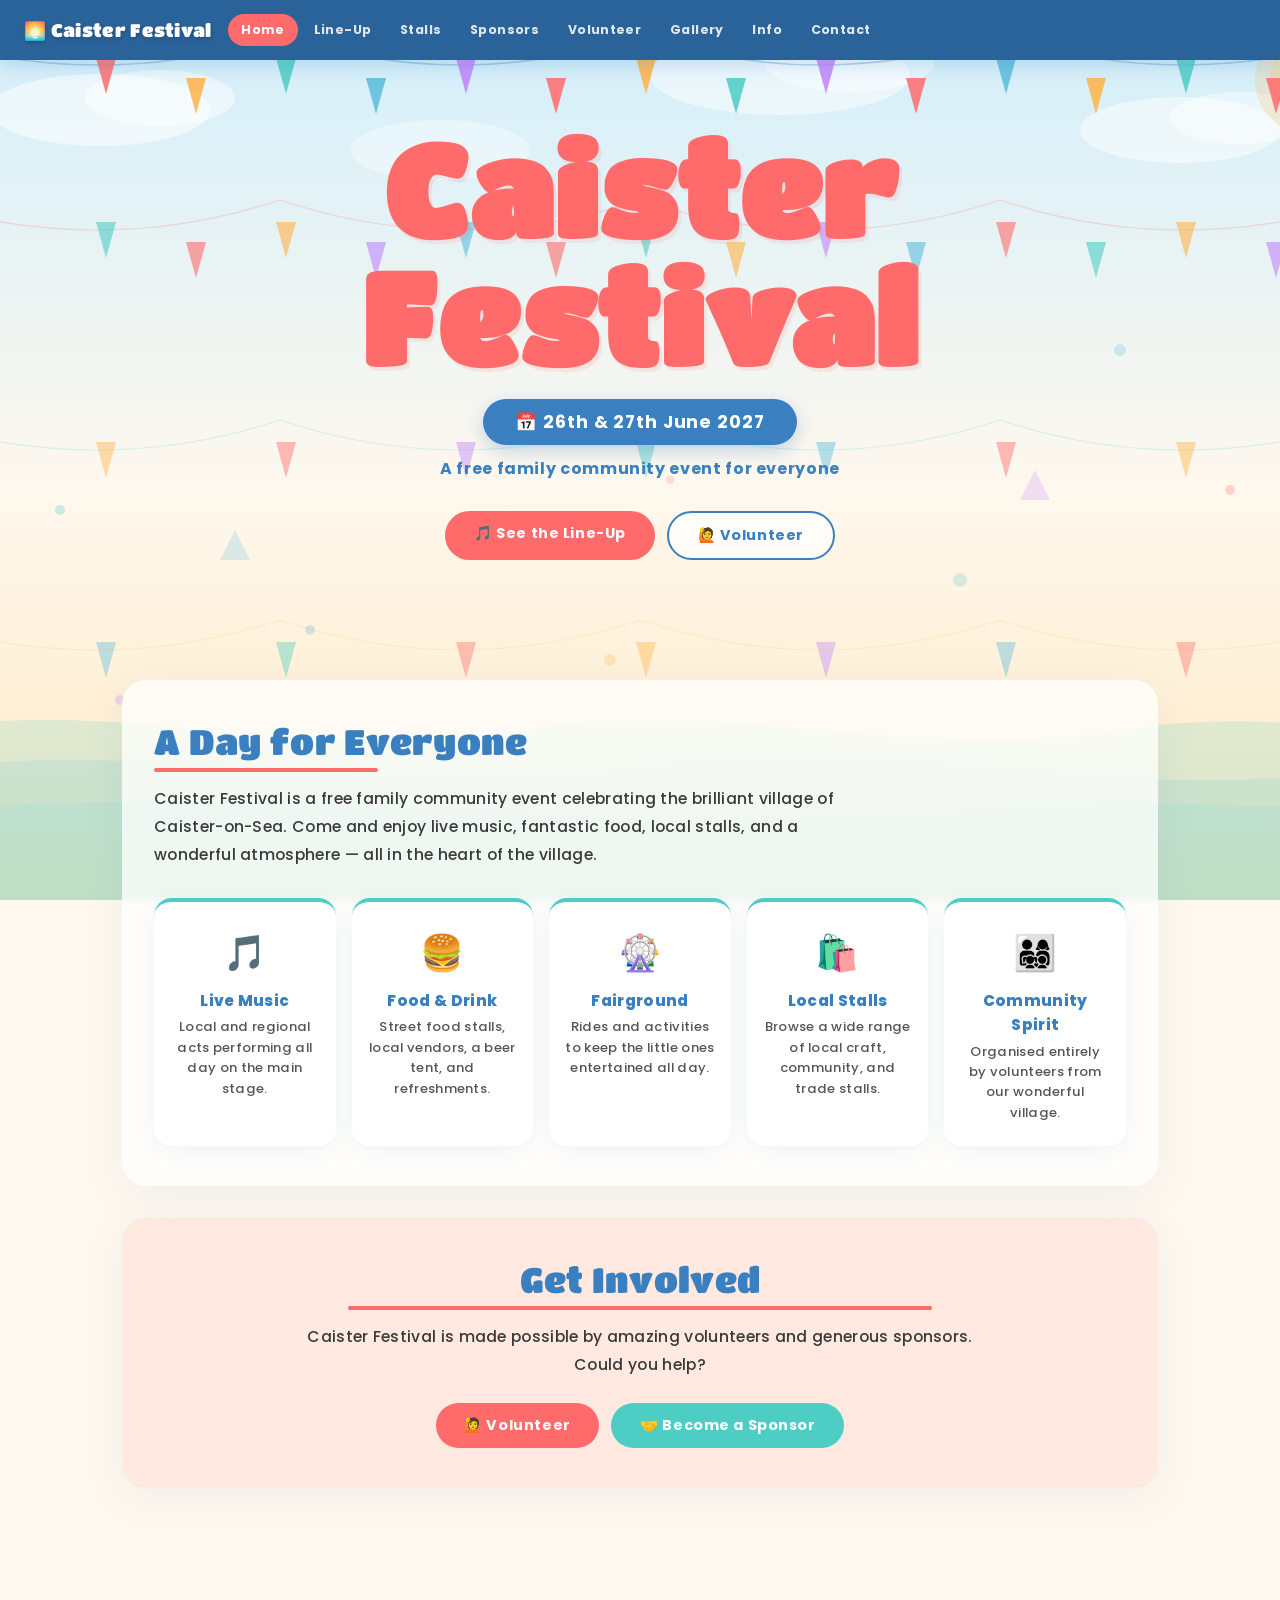
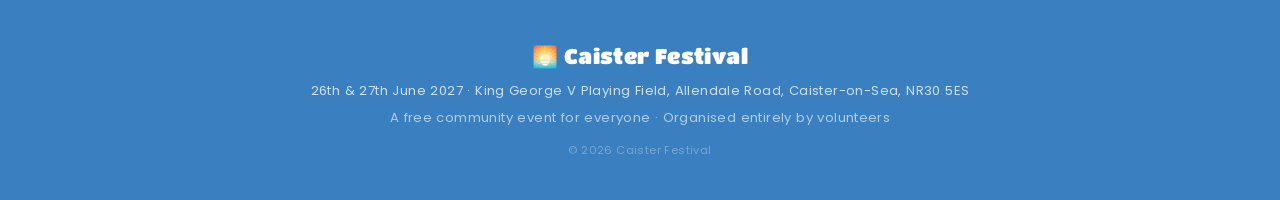
==== commit cbfa29d3: "updated copywrite" ====
--- a/index.html
+++ b/index.html
@@ -171,7 +171,7 @@
     <div class="flogo">🌅 Caister Festival</div>
     <p>26th &amp; 27th June 2027 · King George V Playing Field, Allendale Road, Caister-on-Sea, NR30 5ES</p>
     <p class="footer-sub">A free community event for everyone · Organised entirely by volunteers</p>
-    <p class="footer-copy">© 2027 Caister Festival</p>
+    <p class="footer-copy">© 2026 Caister Festival</p>
   </footer>
 </div>
   <script src="main.js"></script>
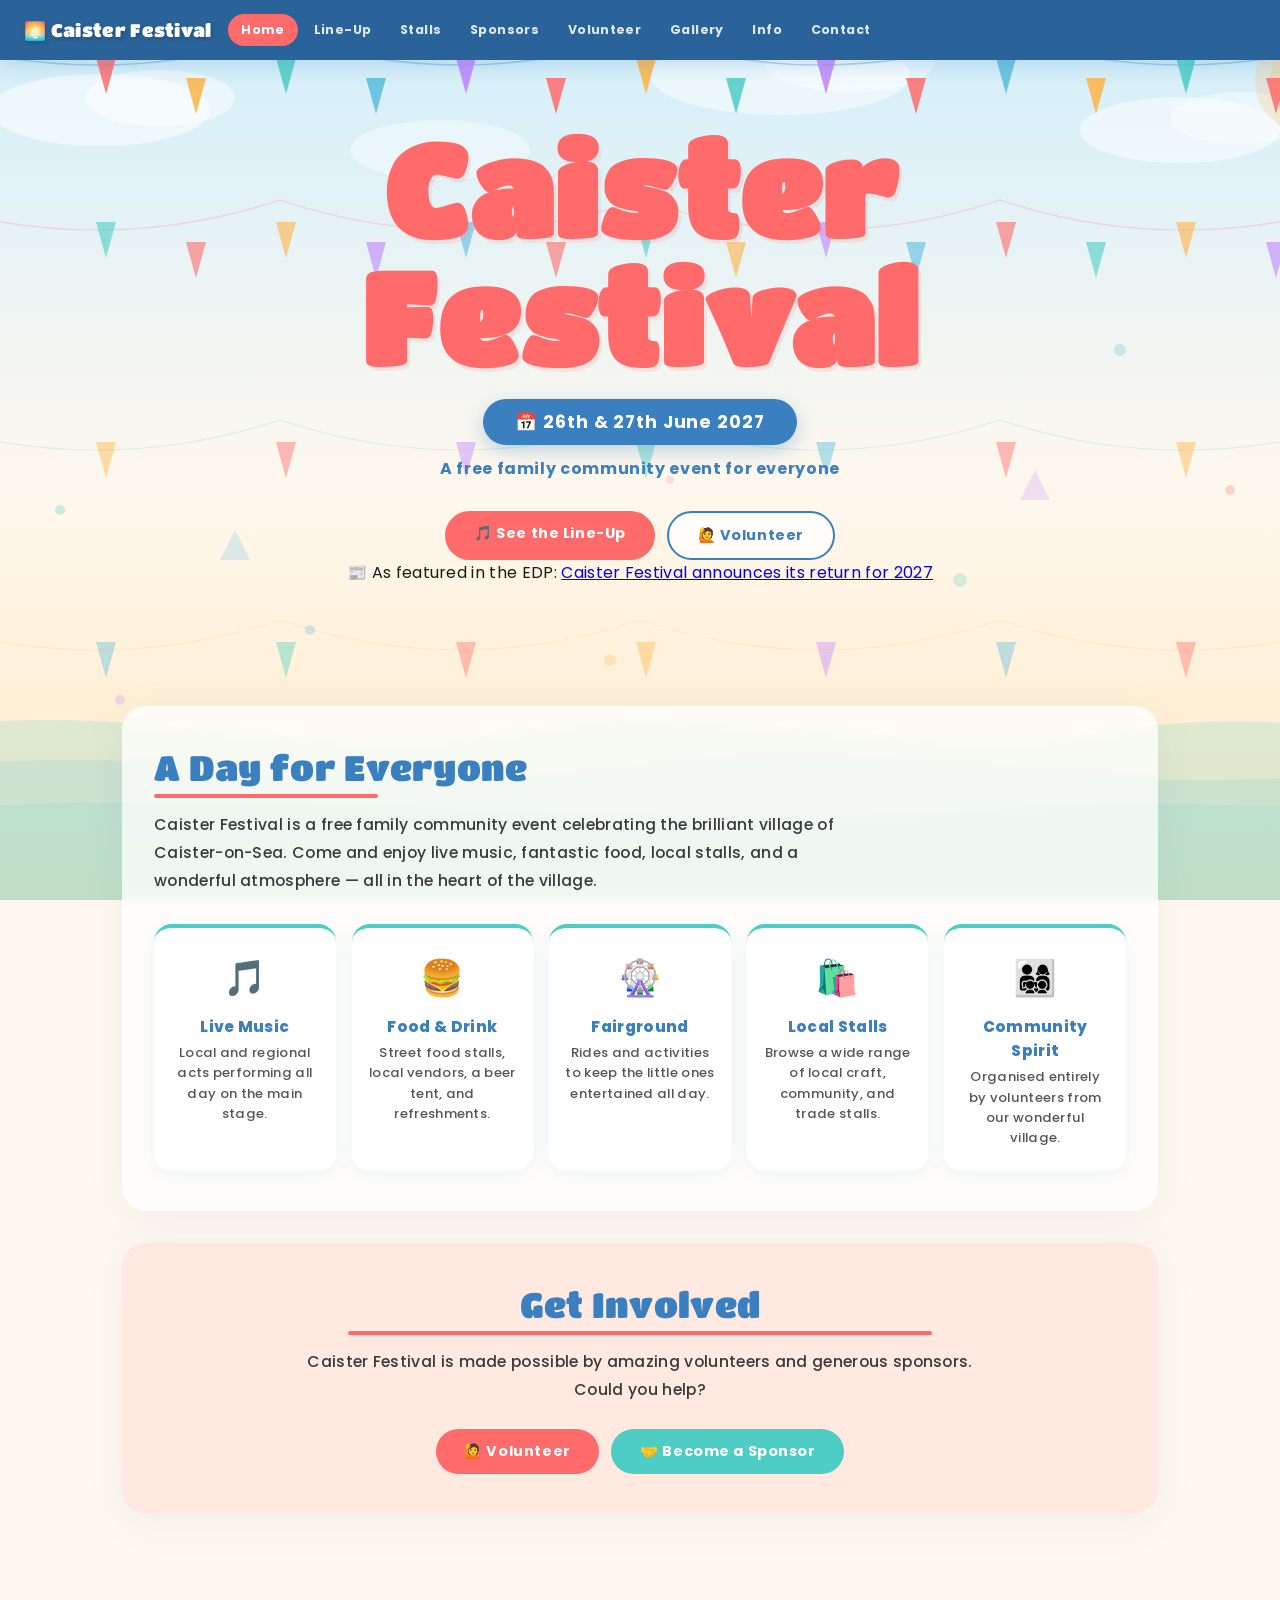
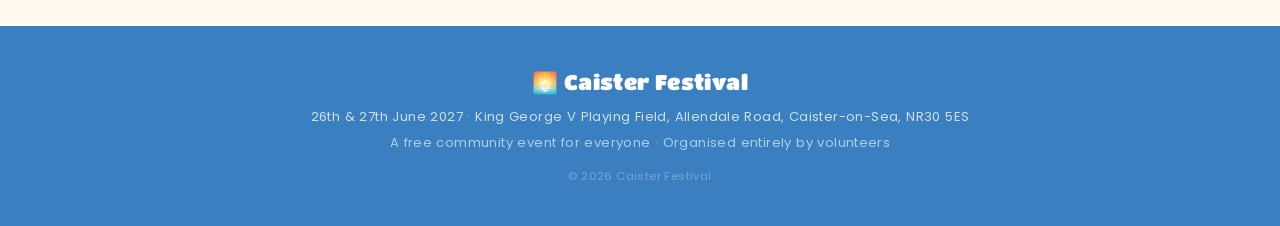
==== commit c920a27f: "Update index.html" ====
--- a/index.html
+++ b/index.html
@@ -145,6 +145,7 @@
       <a href="/lineup/" class="btn btn-coral">🎵 See the Line-Up</a>
       <a href="/volunteer/" class="btn btn-outline">🙋 Volunteer</a>
     </div>
+    <p class="press-mention">📰 As featured in the EDP: <a href="https://www.edp24.co.uk/news/26232547.caister-festival-announced-return-2027-hiatus/" target="_blank" rel="noopener">Caister Festival announces its return for 2027</a></p>
   </div>
   <div class="sec-wrap">
     <div class="panel">
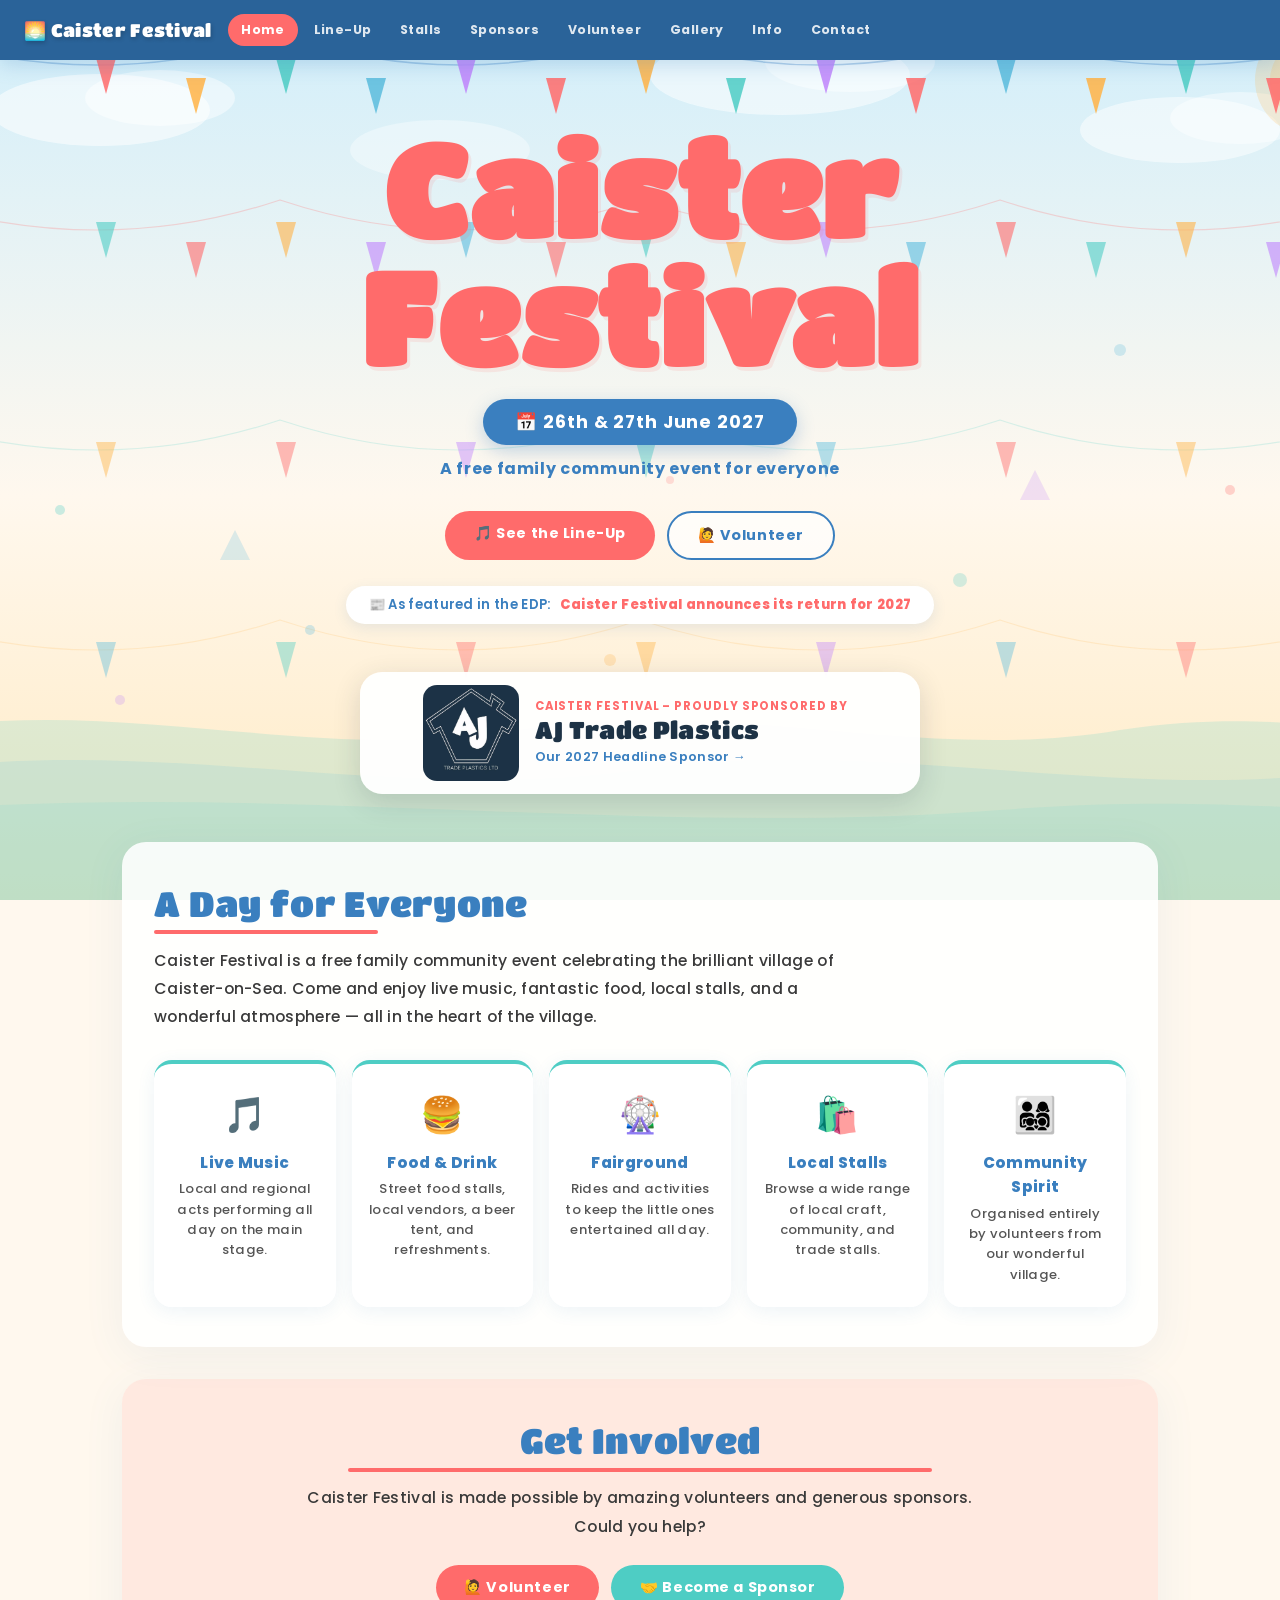
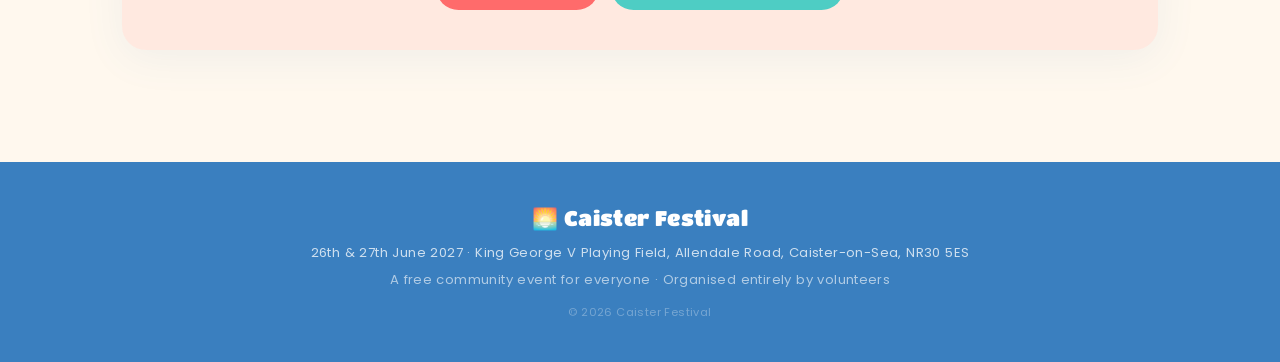
==== commit 8d0b83a9: "Add 2027 sponsors, homepage headline band, and tidy up code - Sponsors page: AJ Trade Plastics headl" ====
--- a/index.html
+++ b/index.html
@@ -5,8 +5,13 @@
 <meta name="viewport" content="width=device-width,initial-scale=1.0"/>
 <link rel="icon" href="data:image/svg+xml,<svg xmlns='http://www.w3.org/2000/svg' viewBox='0 0 100 100'><text y='.9em' font-size='90'>🎪</text></svg>">
 <title>Caister Festival</title>
+<meta name="description" content="Caister Festival – a free family community event in Caister-on-Sea, Norfolk, on 26th &amp; 27th June 2027. Live music, food, stalls and fun for everyone."/>
+<!-- Fonts: Titan One (big headings) + Poppins (everything else) -->
+<link rel="preconnect" href="https://fonts.googleapis.com"/>
+<link rel="preconnect" href="https://fonts.gstatic.com" crossorigin/>
+<link rel="stylesheet" href="https://fonts.googleapis.com/css2?family=Titan+One&family=Poppins:wght@400;500;600;700;800;900&display=swap"/>
 <link rel="stylesheet" href="styles.css"/>
-<!-- Google tag (gtag.js) -->
+<!-- Google Analytics (gtag.js) -->
 <script async src="https://www.googletagmanager.com/gtag/js?id=G-6C4787DRF9"></script>
 <script>
   window.dataLayer = window.dataLayer || [];
@@ -17,112 +22,12 @@
 </head>
 <body>
 <div class="page-wrapper">
-    <div class="bg-canvas">
-    <svg xmlns="http://www.w3.org/2000/svg" viewBox="0 0 1440 900" preserveAspectRatio="xMidYMid slice">
-      <defs>
-        <linearGradient id="skyGrad" x1="0" y1="0" x2="0" y2="1">
-          <stop offset="0%" stop-color="#d0eefb"/>
-          <stop offset="55%" stop-color="#fff8ee"/>
-          <stop offset="100%" stop-color="#ffe9c0"/>
-        </linearGradient>
-      </defs>
-      <rect width="1440" height="900" fill="url(#skyGrad)"/>
-
-      <!-- Clouds -->
-      <ellipse cx="180" cy="110" rx="110" ry="36" fill="white" opacity="0.55"/>
-      <ellipse cx="240" cy="98"  rx="75"  ry="28" fill="white" opacity="0.45"/>
-      <ellipse cx="860" cy="75"  rx="130" ry="40" fill="white" opacity="0.5"/>
-      <ellipse cx="930" cy="62"  rx="85"  ry="30" fill="white" opacity="0.4"/>
-      <ellipse cx="1260" cy="130" rx="100" ry="33" fill="white" opacity="0.5"/>
-      <ellipse cx="1320" cy="118" rx="70"  ry="26" fill="white" opacity="0.4"/>
-      <ellipse cx="520"  cy="150" rx="90"  ry="30" fill="white" opacity="0.35"/>
-
-      <!-- Sun -->
-      <circle cx="1390" cy="80" r="55" fill="#FFB347" opacity="0.2"/>
-      <circle cx="1390" cy="80" r="40" fill="#FFB347" opacity="0.2"/>
-      <circle cx="1390" cy="80" r="26" fill="#FFB347" opacity="0.25"/>
-
-      <!-- Bunting row 1 (top, bold) -->
-      <path d="M-10,35 Q180,95 360,35 Q540,95 720,35 Q900,95 1080,35 Q1260,95 1450,35" stroke="#3A7FBF" stroke-width="1.5" fill="none" opacity="0.35"/>
-      <polygon points="176,58 186,94 196,58"   fill="#FF6B6B" opacity="0.85"/>
-      <polygon points="266,78 276,114 286,78"  fill="#FFB347" opacity="0.85"/>
-      <polygon points="356,58 366,94 376,58"   fill="#4ECDC4" opacity="0.85"/>
-      <polygon points="446,78 456,114 466,78"  fill="#5BBCDD" opacity="0.85"/>
-      <polygon points="536,58 546,94 556,58"   fill="#C084FC" opacity="0.85"/>
-      <polygon points="626,78 636,114 646,78"  fill="#FF6B6B" opacity="0.85"/>
-      <polygon points="716,58 726,94 736,58"   fill="#FFB347" opacity="0.85"/>
-      <polygon points="806,78 816,114 826,78"  fill="#4ECDC4" opacity="0.85"/>
-      <polygon points="896,58 906,94 916,58"   fill="#C084FC" opacity="0.85"/>
-      <polygon points="986,78 996,114 1006,78" fill="#FF6B6B" opacity="0.85"/>
-      <polygon points="1076,58 1086,94 1096,58" fill="#5BBCDD" opacity="0.85"/>
-      <polygon points="1166,78 1176,114 1186,78" fill="#FFB347" opacity="0.85"/>
-      <polygon points="1256,58 1266,94 1276,58" fill="#4ECDC4" opacity="0.85"/>
-      <polygon points="1346,78 1356,114 1366,78" fill="#FF6B6B" opacity="0.85"/>
-      <polygon points="1436,58 1446,94 1456,58" fill="#C084FC" opacity="0.85"/>
-
-      <!-- Bunting row 2 -->
-      <path d="M-10,200 Q180,260 360,200 Q540,260 720,200 Q900,260 1080,200 Q1260,260 1450,200" stroke="#FF6B6B" stroke-width="1.2" fill="none" opacity="0.25"/>
-      <polygon points="176,222 186,258 196,222" fill="#4ECDC4" opacity="0.6"/>
-      <polygon points="266,242 276,278 286,242" fill="#FF6B6B" opacity="0.6"/>
-      <polygon points="356,222 366,258 376,222" fill="#FFB347" opacity="0.6"/>
-      <polygon points="446,242 456,278 466,242" fill="#C084FC" opacity="0.6"/>
-      <polygon points="536,222 546,258 556,222" fill="#5BBCDD" opacity="0.6"/>
-      <polygon points="626,242 636,278 646,242" fill="#FF6B6B" opacity="0.6"/>
-      <polygon points="716,222 726,258 736,222" fill="#4ECDC4" opacity="0.6"/>
-      <polygon points="806,242 816,278 826,242" fill="#FFB347" opacity="0.6"/>
-      <polygon points="896,222 906,258 916,222" fill="#C084FC" opacity="0.6"/>
-      <polygon points="986,242 996,278 1006,242" fill="#5BBCDD" opacity="0.6"/>
-      <polygon points="1076,222 1086,258 1096,222" fill="#FF6B6B" opacity="0.6"/>
-      <polygon points="1166,242 1176,278 1186,242" fill="#4ECDC4" opacity="0.6"/>
-      <polygon points="1256,222 1266,258 1276,222" fill="#FFB347" opacity="0.6"/>
-      <polygon points="1346,242 1356,278 1366,242" fill="#C084FC" opacity="0.6"/>
-
-      <!-- Bunting row 3 (mid page) -->
-      <path d="M-10,420 Q180,480 360,420 Q540,480 720,420 Q900,480 1080,420 Q1260,480 1450,420" stroke="#4ECDC4" stroke-width="1.2" fill="none" opacity="0.2"/>
-      <polygon points="176,442 186,478 196,442" fill="#FFB347" opacity="0.45"/>
-      <polygon points="356,442 366,478 376,442" fill="#FF6B6B" opacity="0.45"/>
-      <polygon points="536,442 546,478 556,442" fill="#C084FC" opacity="0.45"/>
-      <polygon points="716,442 726,478 736,442" fill="#4ECDC4" opacity="0.45"/>
-      <polygon points="896,442 906,478 916,442" fill="#5BBCDD" opacity="0.45"/>
-      <polygon points="1076,442 1086,478 1096,442" fill="#FF6B6B" opacity="0.45"/>
-      <polygon points="1256,442 1266,478 1276,442" fill="#FFB347" opacity="0.45"/>
-
-      <!-- Bunting row 4 (lower) -->
-      <path d="M-10,620 Q180,680 360,620 Q540,680 720,620 Q900,680 1080,620 Q1260,680 1450,620" stroke="#FFB347" stroke-width="1.2" fill="none" opacity="0.18"/>
-      <polygon points="176,642 186,678 196,642" fill="#5BBCDD" opacity="0.4"/>
-      <polygon points="356,642 366,678 376,642" fill="#4ECDC4" opacity="0.4"/>
-      <polygon points="536,642 546,678 556,642" fill="#FF6B6B" opacity="0.4"/>
-      <polygon points="716,642 726,678 736,642" fill="#FFB347" opacity="0.4"/>
-      <polygon points="896,642 906,678 916,642" fill="#C084FC" opacity="0.4"/>
-      <polygon points="1076,642 1086,678 1096,642" fill="#5BBCDD" opacity="0.4"/>
-      <polygon points="1256,642 1266,678 1276,642" fill="#FF6B6B" opacity="0.4"/>
-
-      <!-- Waves at bottom -->
-      <path d="M0,730 C200,695 400,765 600,730 C800,695 1000,765 1200,730 C1320,712 1390,728 1440,725 L1440,900 L0,900Z" fill="#4ECDC4" opacity="0.18"/>
-      <path d="M0,770 C240,735 480,805 720,770 C960,735 1200,805 1440,770 L1440,900 L0,900Z" fill="#5BBCDD" opacity="0.14"/>
-      <path d="M0,810 C360,782 720,838 1080,810 C1260,796 1360,810 1440,808 L1440,900 L0,900Z" fill="#4ECDC4" opacity="0.11"/>
-
-      <!-- Scattered confetti dots -->
-      <circle cx="70"   cy="320" r="7" fill="#FF6B6B" opacity="0.3"/>
-      <circle cx="140"  cy="510" r="5" fill="#4ECDC4" opacity="0.3"/>
-      <circle cx="1370" cy="260" r="8" fill="#FFB347" opacity="0.3"/>
-      <circle cx="1310" cy="490" r="5" fill="#FF6B6B" opacity="0.28"/>
-      <circle cx="690"  cy="660" r="6" fill="#FFB347" opacity="0.25"/>
-      <circle cx="390"  cy="630" r="5" fill="#5BBCDD" opacity="0.28"/>
-      <circle cx="1040" cy="580" r="7" fill="#4ECDC4" opacity="0.25"/>
-      <circle cx="200"  cy="700" r="5" fill="#C084FC" opacity="0.25"/>
-      <circle cx="1200" cy="350" r="6" fill="#5BBCDD" opacity="0.25"/>
-      <circle cx="750"  cy="480" r="4" fill="#FF6B6B" opacity="0.2"/>
-
-      <!-- Confetti triangles scattered -->
-      <polygon points="45,430 60,400 75,430"    fill="#FFB347" opacity="0.28"/>
-      <polygon points="1385,390 1400,360 1415,390" fill="#4ECDC4" opacity="0.28"/>
-      <polygon points="590,210 605,180 620,210"  fill="#FF6B6B" opacity="0.25"/>
-      <polygon points="1100,500 1115,470 1130,500" fill="#C084FC" opacity="0.22"/>
-      <polygon points="300,560 315,530 330,560"  fill="#5BBCDD" opacity="0.22"/>
-    </svg>
-  </div>
-<nav>
+  <!-- Decorative background – artwork lives in /images/background.svg -->
+  <div class="bg-canvas" aria-hidden="true"></div>
+  <!-- ===== NAVIGATION =====
+         This menu is copied on every page. If you add or rename a page,
+         update it in ALL 8 pages. (main.js highlights the current page.) -->
+  <nav>
     <a class="nav-logo" href="/">🌅 Caister Festival</a>
     <div class="nav-links-wrap">
       <ul class="nav-links">
@@ -137,6 +42,7 @@
       </ul>
     </div>
   </nav>
+  <!-- ===== HERO: festival name, date and main buttons ===== -->
   <div class="hero">
     <h1>Caister<br>Festival</h1>
     <div class="date-pill">📅 26th &amp; 27th June 2027</div>
@@ -147,7 +53,20 @@
     </div>
     <p class="press-mention">📰 As featured in the EDP: <a href="https://www.edp24.co.uk/news/26232547.caister-festival-announced-return-2027-hiatus/" target="_blank" rel="noopener">Caister Festival announces its return for 2027</a></p>
   </div>
+  <!-- ===== HEADLINE SPONSOR BAND =====
+       "Caister Festival – Proudly sponsored by…" (part of the Headline package).
+       Links to the sponsor's full profile on the Sponsors page. -->
+  <a href="/sponsors/#headline" class="headline-band">
+    <img src="images/sponsors/aj-trade-plastics.webp" alt="AJ Trade Plastics Ltd logo" width="600" height="594"/>
+    <div class="headline-band-text">
+      <small>Caister Festival – proudly sponsored by</small>
+      <strong>AJ Trade Plastics</strong>
+      <span>Our 2027 Headline Sponsor →</span>
+    </div>
+  </a>
+
   <div class="sec-wrap">
+    <!-- ===== SECTION: A Day for Everyone ===== -->
     <div class="panel">
       <div class="sec-title">A Day for Everyone</div>
       <p class="sec-intro">Caister Festival is a free family community event celebrating the brilliant village of Caister-on-Sea. Come and enjoy live music, fantastic food, local stalls, and a wonderful atmosphere — all in the heart of the village.</p>
@@ -159,6 +78,7 @@
         <div class="acard"><div class="icon">👨‍👩‍👧‍👦</div><h3>Community Spirit</h3><p>Organised entirely by volunteers from our wonderful village.</p></div>
       </div>
     </div>
+    <!-- ===== SECTION: Get Involved ===== -->
     <div class="panel panel-coral panel-cta">
       <div class="sec-title center-title">Get Involved</div>
       <p class="sec-intro">Caister Festival is made possible by amazing volunteers and generous sponsors. Could you help?</p>
@@ -168,6 +88,7 @@
       </div>
     </div>
   </div>
+  <!-- ===== FOOTER (same on every page) ===== -->
   <footer>
     <div class="flogo">🌅 Caister Festival</div>
     <p>26th &amp; 27th June 2027 · King George V Playing Field, Allendale Road, Caister-on-Sea, NR30 5ES</p>
@@ -175,6 +96,7 @@
     <p class="footer-copy">© 2026 Caister Festival</p>
   </footer>
 </div>
+  <!-- Site-wide JavaScript (nav shadow + current page highlight) -->
   <script src="main.js"></script>
 </body>
 </html>
--- a/styles.css
+++ b/styles.css
@@ -1,4 +1,9 @@
-@import url('https://fonts.googleapis.com/css2?family=Titan+One&family=Poppins:wght@400;500;600;700;800;900&display=swap');
+/* ============================================================
+   CAISTER FESTIVAL — styles.css
+   One stylesheet for the whole site. Sections are labelled below
+   in roughly the order they appear on the pages.
+   Fonts are loaded in each page's <head> (faster than @import).
+   ============================================================ */
 
 /* ============================================================
    VARIABLES
@@ -47,16 +52,25 @@
    ============================================================ */
 
 
+.page-wrapper {
+  position: relative;
+  min-height: 100vh;
+}
+
+/* Fixed decorative background behind every page.
+   The artwork is a shared SVG file so the browser downloads it once
+   and caches it, instead of every page carrying its own copy. */
 .bg-canvas {
   position: fixed;
   inset: 0;
   z-index: 0;
   pointer-events: none;
-}
-.bg-canvas svg {
-  width: 100%; height: 100%;
-  position: absolute; inset: 0;
-}
+  background: var(--sand) url('/images/background.svg') center / cover no-repeat;
+}
+/* Gallery page uses a lighter version so the photos stand out */
+.bg-canvas.bg-light { background-image: url('/images/background-light.svg'); }
+
+/* Everything except the background sits on top of it */
 .page-wrapper > *:not(.bg-canvas) {
   position: relative;
   z-index: 1;
@@ -70,16 +84,13 @@
   position: sticky;
   top: 0;
   z-index: 200;
-  box-shadow: 0 4px 20px rgba(58,127,191,0.3);
+  box-shadow: 0 4px 20px rgba(58,127,191,0.25);
+  transition: box-shadow .2s ease;
   /* two rows on mobile: logo then links */
   display: flex;
   flex-direction: column;
 }
-
-.page-wrapper {
-  position: relative;
-  min-height: 100vh;
-}
+nav.scrolled { box-shadow: 0 4px 24px rgba(58,127,191,0.35); }
 
 /* Logo row */
 .nav-logo {
@@ -155,15 +166,6 @@
   border-radius: 50px; letter-spacing: .05em;
   box-shadow: 0 6px 18px rgba(58,127,191,0.3);
 }
-.date-pill-2027 {
-  display: inline-block;
-  background: var(--seafoam); color: var(--white);
-  font-size: clamp(.72rem, 2vw, .85rem);
-  font-weight: 700; padding: .4rem 1.4rem;
-  border-radius: 50px; letter-spacing: .04em;
-  margin-top: .5rem;
-  box-shadow: 0 4px 14px rgba(78,205,196,0.3);
-}
 .hero-sub {
   margin-top: .7rem;
   font-size: clamp(.85rem, 2vw, 1rem);
@@ -174,6 +176,27 @@
   display: flex; gap: .75rem;
   justify-content: center; flex-wrap: wrap;
 }
+
+/* Press mention badge — sits below hero buttons */
+.press-mention {
+  display: inline-flex;
+  align-items: center;
+  gap: .5rem;
+  margin-top: 1.6rem;
+  padding: .55rem 1.4rem;
+  background: var(--white);
+  border-radius: 50px;
+  font-size: .82rem;
+  font-weight: 600;
+  color: var(--navy);
+  box-shadow: 0 4px 14px rgba(58,127,191,0.12);
+}
+.press-mention a {
+  color: var(--coral);
+  font-weight: 800;
+  text-decoration: none;
+}
+.press-mention a:hover { text-decoration: underline; }
 
 /* ============================================================
    BUTTONS
@@ -224,8 +247,7 @@
    PANELS
    ============================================================ */
 .panel {
-  background: rgba(255,255,255,0.75);
-  backdrop-filter: blur(4px);
+  background: rgba(255,255,255,0.88);
   border-radius: 24px; padding: 2rem 1.5rem;
   margin: 0 auto 2rem;
   max-width: 1100px;
@@ -263,6 +285,7 @@
 
 /* ============================================================
    LINEUP TABLE
+   Not used yet — kept ready for when the line-up is announced.
    ============================================================ */
 .ltable {
   width: 100%; border-collapse: collapse;
@@ -336,11 +359,35 @@
 .tier-sub      { font-size: .8rem; opacity: .85; font-weight: 500; margin-top: .1rem; }
 .tier-bd       { background: rgba(255,255,255,0.92); padding: 1rem 1.4rem; }
 .tier-bd p     { color: #555; font-size: .88rem; line-height: 1.6; font-style: italic; font-weight: 500; }
+.tier-bd p.tier-desc { font-style: normal; margin-bottom: .8rem; }
+.tier-list     { list-style: none; margin: 0 0 1rem 0; padding: 0; }
+.tier-list li  {
+  color: #444; font-size: .86rem; line-height: 1.5; font-weight: 500;
+  padding-left: 1.3rem; position: relative; margin-bottom: .5rem;
+}
+.tier-list li::before {
+  content: '✓'; position: absolute; left: 0; top: 0;
+  color: var(--seafoam); font-weight: 800;
+}
+.tier-price {
+  font-family: 'Titan One', cursive; color: var(--navy);
+  font-size: 1.4rem; text-align: right; margin-top: .5rem;
+}
+
+/* Download sponsorship pack box */
+.download-box {
+  background: rgba(255,255,255,0.9);
+  border: 2px dashed rgba(58,127,191,0.3);
+  border-radius: 16px; padding: 1.6rem; margin-top: 1.8rem;
+  text-align: center;
+}
+.download-box .notice-icon { font-size: 1.6rem; margin-bottom: .4rem; }
+.download-box h3 { font-family: 'Poppins', sans-serif; font-weight: 800; color: var(--navy); font-size: 1.15rem; margin-bottom: .4rem; }
+.download-box p  { color: #555; font-size: .88rem; font-weight: 500; margin-bottom: 1rem; }
 .t-plat   .tier-hd { background: linear-gradient(135deg, #7c3aed, #a78bfa); color: white; }
 .t-gold   .tier-hd { background: linear-gradient(135deg, #d97706, #fbbf24); color: white; }
 .t-silver .tier-hd { background: linear-gradient(135deg, #6b7280, #d1d5db); color: white; }
 .t-bronze .tier-hd { background: linear-gradient(135deg, #92400e, #d97706); color: white; }
-.t-friend .tier-hd { background: linear-gradient(135deg, var(--seafoam), #0d9488); color: white; }
 
 .spon-grid {
   display: grid; grid-template-columns: repeat(auto-fill, minmax(140px, 1fr));
@@ -349,16 +396,139 @@
 .sslot {
   background: rgba(255,255,255,0.8);
   border: 2px dashed rgba(58,127,191,0.22);
-  border-radius: 12px; height: 75px;
+  border-radius: 12px; height: 120px;
   display: flex; align-items: center; justify-content: center;
   color: #ccc; font-size: .75rem; font-style: italic; font-weight: 600;
 }
+.sslot-logo {
+  background: rgba(255,255,255,0.9);
+  border: 2px solid rgba(58,127,191,0.15);
+  border-radius: 12px; min-height: 120px;
+  display: flex; flex-direction: column; align-items: center; justify-content: center;
+  gap: .4rem; padding: .8rem; box-shadow: 0 4px 14px rgba(58,127,191,0.08);
+  transition: transform .15s ease, box-shadow .15s ease;
+}
+.sslot-logo img { max-width: 100%; max-height: 90px; object-fit: contain; }
+.sslot-logo:hover { transform: translateY(-2px); box-shadow: 0 6px 18px rgba(58,127,191,0.14); }
+.sslot-name {
+  font-family: 'Poppins', sans-serif; font-weight: 700;
+  font-size: .78rem; color: var(--navy); text-align: center;
+}
 /* Poppins bold for sponsors subhead */
 .sponsors-subhead { font-family: 'Poppins', sans-serif; font-weight: 800; font-size: 1.05rem; color: var(--navy); margin-bottom: .4rem; }
-.sponsors-note    { color: #888; font-style: italic; font-size: .85rem; margin-bottom: 1rem; font-weight: 500; }
+
+/* ------------------------------------------------------------
+   SPONSOR LEVELS — one block per package, biggest first
+   ------------------------------------------------------------ */
+.spon-level { margin-top: 2rem; }
+.spon-level:first-of-type { margin-top: 1.2rem; }
+.spon-level-hd {
+  display: flex; align-items: center; gap: .6rem; flex-wrap: wrap;
+  border-bottom: 2px solid rgba(58,127,191,0.12);
+  padding-bottom: .4rem;
+}
+.spon-level-hd .sponsors-subhead { margin-bottom: 0; }
+
+/* Grid sizes: bigger packages get bigger logos */
+.spon-grid-lg { grid-template-columns: repeat(auto-fill, minmax(200px, 1fr)); }
+.spon-grid-lg .sslot, .spon-grid-lg .sslot-logo { min-height: 150px; }
+
+/* "Your logo here" slots that link to the contact page */
+a.sslot { text-decoration: none; text-align: center; padding: .8rem; transition: border-color .2s, color .2s; }
+a.sslot:hover { border-color: var(--coral); color: var(--coral); }
+
+/* ------------------------------------------------------------
+   HEADLINE SPONSOR FEATURE (Sponsors page)
+   Logo on the left, profile on the right; stacks on phones.
+   ------------------------------------------------------------ */
+.headline-feature {
+  --hl-brand: #1d3245;                      /* AJ Trade Plastics navy */
+  display: grid;
+  grid-template-columns: 240px minmax(0, 1fr);   /* minmax stops long text pushing the card wider */
+  margin-top: 1rem;
+  border-radius: 20px; overflow: hidden;
+  background: rgba(255,255,255,0.95);
+  box-shadow: 0 10px 34px rgba(29,50,69,0.18);
+  border: 3px solid var(--hl-brand);
+}
+.headline-logo {
+  background: var(--hl-brand);
+  display: flex; align-items: center; justify-content: center;
+  padding: 1.2rem;
+}
+.headline-logo img { width: 100%; max-width: 210px; height: auto; }
+.headline-body { padding: 1.5rem 1.6rem; }
+.headline-body h3 {
+  font-family: 'Titan One', cursive; font-weight: 400;
+  color: var(--hl-brand); font-size: clamp(1.4rem, 4vw, 1.9rem); line-height: 1.15;
+  margin: .4rem 0 .8rem;
+}
+.headline-body p { color: #444; font-size: .9rem; line-height: 1.75; font-weight: 500; margin-bottom: .8rem; }
+.headline-body .btn { margin-top: .4rem; white-space: normal; text-align: center; }
+.btn-facebook { background: #1877F2; color: var(--white); }
+
+/* Small coloured labels: "Headline Sponsor", "Sold out", "Only a few left" */
+.tag {
+  display: inline-block;
+  font-size: .68rem; font-weight: 800; letter-spacing: .08em; text-transform: uppercase;
+  padding: .22rem .7rem; border-radius: 20px;
+  background: var(--coral); color: var(--white);
+}
+.tag-gold    { background: linear-gradient(135deg, #d97706, #fbbf24); }
+.tag-soldout { background: #6b7280; }
+.tag-few     { background: var(--coral); }
+
+/* Package cards: sold-out state + badge in the header */
+.tier-hd .tag { margin-left: auto; background: rgba(255,255,255,0.95); color: var(--black); }
+.tier-hd .tag-few { color: var(--coral); }
+.tier-card.sold-out { opacity: .75; }
+.tier-card.sold-out .tier-hd { filter: grayscale(.6); }
+.tier-card.sold-out .tier-price s { color: #999; text-decoration-thickness: 3px; }
+.tier-card.sold-out .tier-price small {
+  display: block; font-family: 'Poppins', sans-serif; font-weight: 700;
+  font-size: .8rem; color: #777;
+}
+
+@media (max-width: 640px) {
+  .headline-feature { grid-template-columns: minmax(0, 1fr); }
+  .headline-logo { padding: 1rem; }
+  .headline-logo img { max-width: 170px; }
+  .headline-body { padding: 1.2rem 1.1rem; }
+}
+
+/* ------------------------------------------------------------
+   HOMEPAGE "PROUDLY SPONSORED BY" BAND
+   ------------------------------------------------------------ */
+.headline-band {
+  display: flex; align-items: center; justify-content: center; gap: 1rem;
+  max-width: 560px; margin: -1.5rem auto 0;
+  padding: .8rem 1.4rem .8rem .8rem;
+  background: rgba(255,255,255,0.95);
+  border-radius: 22px;
+  box-shadow: 0 8px 28px rgba(29,50,69,0.16);
+  text-decoration: none;
+  transition: transform .15s, box-shadow .15s;
+}
+.headline-band:hover { transform: translateY(-3px); box-shadow: 0 12px 34px rgba(29,50,69,0.22); }
+.headline-band img { width: 96px; height: 96px; border-radius: 14px; flex-shrink: 0; }
+.headline-band-text { text-align: left; line-height: 1.3; }
+.headline-band-text small {
+  display: block; font-size: .72rem; font-weight: 700; letter-spacing: .08em;
+  text-transform: uppercase; color: var(--coral);
+}
+.headline-band-text strong {
+  display: block; font-family: 'Titan One', cursive; font-weight: 400;
+  font-size: clamp(1.15rem, 4vw, 1.5rem); color: #1d3245;
+}
+.headline-band-text span { font-size: .8rem; color: var(--navy); font-weight: 600; }
+@media (max-width: 480px) {
+  .headline-band { margin: -1rem 1rem 0; gap: .8rem; }
+  .headline-band img { width: 72px; height: 72px; }
+}
 
 /* ============================================================
    VOLUNTEER
+   (.roles-grid / .rcard / .vol-cta not used yet — kept for role listings)
    ============================================================ */
 .roles-grid {
   display: grid; grid-template-columns: repeat(auto-fill, minmax(230px, 1fr));
@@ -492,19 +662,6 @@
    LAYOUT HELPERS
    ============================================================ */
 .sec-wrap { max-width: 1100px; margin: 0 auto; padding: 2.5rem 1rem; }
-
-/* ============================================================
-   SCROLL REVEAL ANIMATION
-   ============================================================ */
-.reveal {
-  opacity: 0;
-  transform: translateY(28px);
-  transition: opacity .55s ease, transform .55s ease;
-}
-.reveal.visible {
-  opacity: 1;
-  transform: translateY(0);
-}
 
 /* ============================================================
    RESPONSIVE — MOBILE FIRST
@@ -524,6 +681,7 @@
   .ltable td:last-child { display: none; } /* hide stage col on tiny screens */
   .btn { padding: .65rem 1.4rem; font-size: .85rem; }
   .date-pill { padding: .5rem 1.4rem; }
+  .press-mention { font-size: .75rem; padding: .5rem 1.1rem; text-align: center; }
 }
 
 /* Tablets */
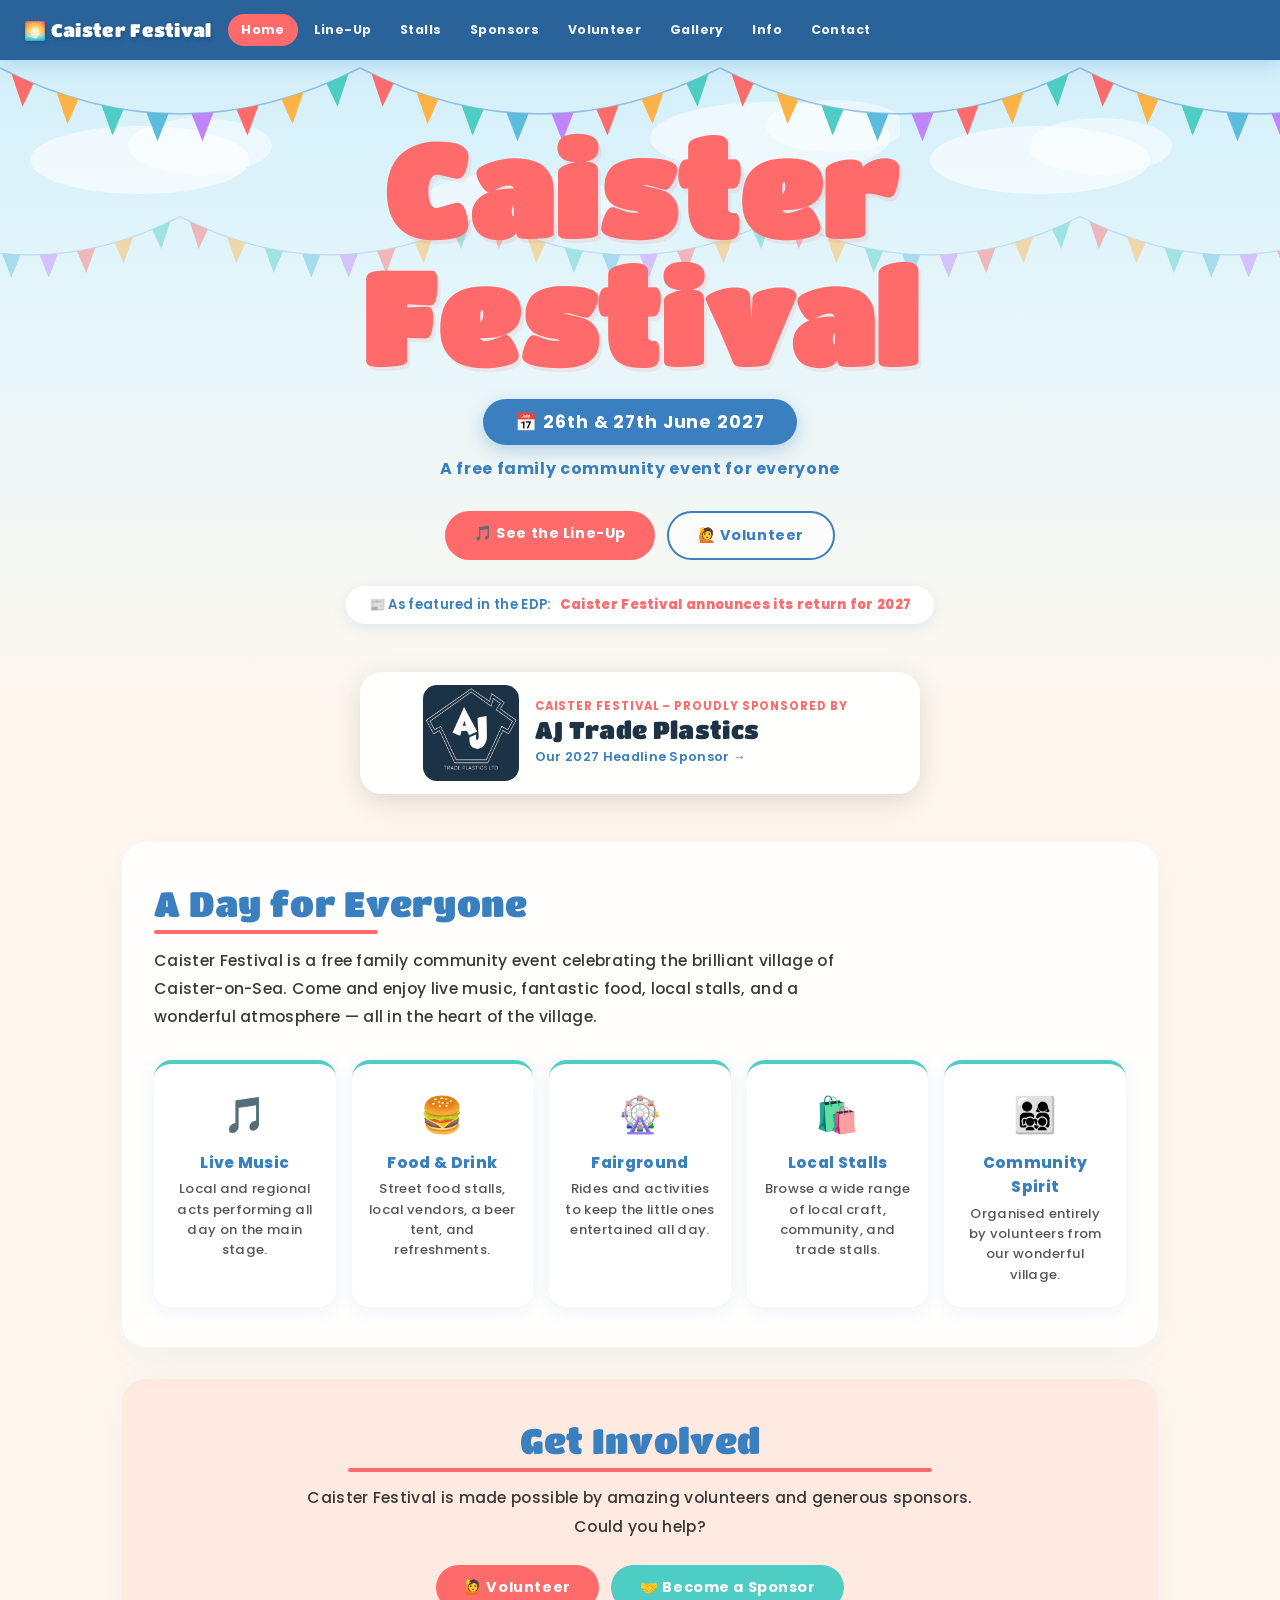
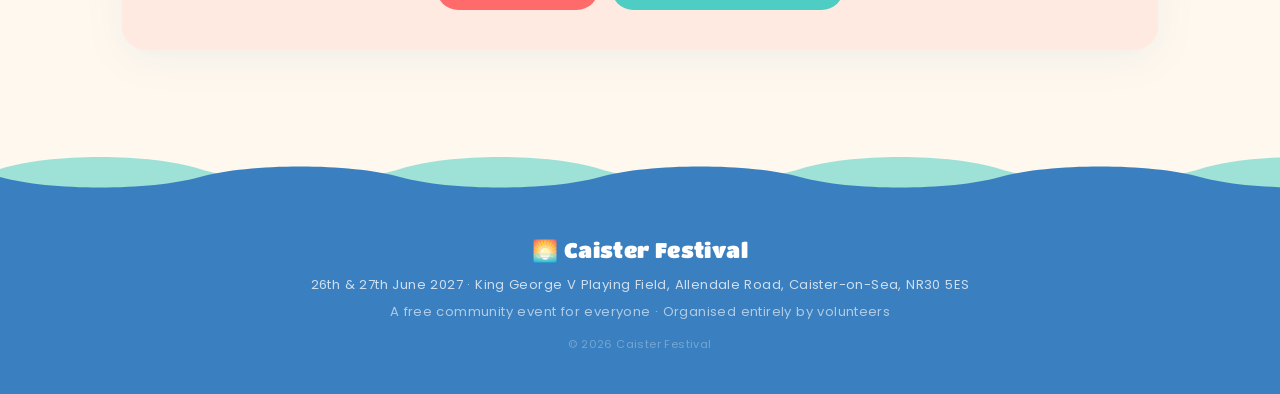
==== commit fc26afbd: "Cleaner background and mobile-first menu - Bunting/clouds now small repeating tiles at the top of ea" ====
--- a/index.html
+++ b/index.html
@@ -22,15 +22,17 @@
 </head>
 <body>
 <div class="page-wrapper">
-  <!-- Decorative background – artwork lives in /images/background.svg -->
+  <!-- Decorative background: sky, clouds and bunting (styled in styles.css → DECORATIVE BACKGROUND) -->
   <div class="bg-canvas" aria-hidden="true"></div>
   <!-- ===== NAVIGATION =====
          This menu is copied on every page. If you add or rename a page,
          update it in ALL 8 pages. (main.js highlights the current page.) -->
   <nav>
     <a class="nav-logo" href="/">🌅 Caister Festival</a>
+    <!-- Menu button: only shown on phones (opens/closes the link list) -->
+    <button class="nav-toggle" type="button" aria-expanded="false" aria-controls="nav-links"><span class="nav-toggle-icon" aria-hidden="true"></span>Menu</button>
     <div class="nav-links-wrap">
-      <ul class="nav-links">
+      <ul class="nav-links" id="nav-links">
         <li><a href="/" class="active">Home</a></li>
         <li><a href="/lineup/">Line-Up</a></li>
         <li><a href="/stalls/">Stalls</a></li>
--- a/styles.css
+++ b/styles.css
@@ -57,19 +57,39 @@
   min-height: 100vh;
 }
 
-/* Fixed decorative background behind every page.
-   The artwork is a shared SVG file so the browser downloads it once
-   and caches it, instead of every page carrying its own copy. */
+/* ------------------------------------------------------------
+   DECORATIVE BACKGROUND
+   A sky-coloured band at the top of every page with clouds and
+   festival bunting hanging just under the menu. It scrolls away
+   with the page (rather than being stuck to the screen), so it
+   never looks cut off and works smoothly on phones.
+   The bunting/clouds are small repeating tiles, so they fit any
+   screen width without being squashed or stretched.
+   ------------------------------------------------------------ */
+:root { --nav-h: 55px; }                      /* menu bar height on phones (60px on desktop, see bottom) */
+
 .bg-canvas {
-  position: fixed;
-  inset: 0;
+  position: absolute;
+  top: 0; left: 0; right: 0;
+  height: 720px;
   z-index: 0;
   pointer-events: none;
-  background: var(--sand) url('/images/background.svg') center / cover no-repeat;
-}
-/* Gallery page uses a lighter version so the photos stand out */
-.bg-canvas.bg-light { background-image: url('/images/background-light.svg'); }
-
+  /* Phones: one row of smaller bunting */
+  background:
+    url('/images/bunting.svg') 0 var(--nav-h) / 240px 60px repeat-x,                     /* bunting */
+    url('/images/clouds.svg') 0 calc(var(--nav-h) + 50px) / 600px 107px repeat-x,       /* clouds */
+    linear-gradient(to bottom, #cfeefa 0%, #e6f6fb 45%, rgba(255,248,238,0) 100%);       /* sky fading to sand */
+}
+/* Desktop/tablet: full-size bunting plus a fainter second row */
+@media (min-width: 769px) {
+  .bg-canvas {
+    background:
+      url('/images/bunting.svg') 0 var(--nav-h) / 360px 90px repeat-x,
+      url('/images/bunting-faint.svg') 180px calc(var(--nav-h) + 150px) / 300px 75px repeat-x,
+      url('/images/clouds.svg') 0 calc(var(--nav-h) + 30px) / 900px 160px repeat-x,
+      linear-gradient(to bottom, #cfeefa 0%, #e6f6fb 45%, rgba(255,248,238,0) 100%);
+  }
+}
 /* Everything except the background sits on top of it */
 .page-wrapper > *:not(.bg-canvas) {
   position: relative;
@@ -78,6 +98,9 @@
 
 /* ============================================================
    NAV
+   Phones: festival name + a "Menu" button that opens a list of
+           big, easy-to-tap links (toggled by main.js).
+   Desktop (769px+): every link shown in one row, no button.
    ============================================================ */
 nav {
   background: #2a6399;
@@ -86,63 +109,80 @@
   z-index: 200;
   box-shadow: 0 4px 20px rgba(58,127,191,0.25);
   transition: box-shadow .2s ease;
-  /* two rows on mobile: logo then links */
   display: flex;
-  flex-direction: column;
+  flex-wrap: wrap;
+  align-items: center;
+  justify-content: space-between;
 }
 nav.scrolled { box-shadow: 0 4px 24px rgba(58,127,191,0.35); }
 
-/* Logo row */
+/* Festival name (links home) */
 .nav-logo {
   font-family: 'Titan One', cursive;
   font-size: 1.1rem; color: var(--white);
   text-decoration: none;
   white-space: nowrap;
-  padding: .7rem 1.2rem .3rem;
+  padding: .85rem 1.1rem;
   display: block;
   text-shadow: 1px 2px 4px rgba(0,0,0,0.2);
 }
 
-/* Links row — horizontally scrollable with fade hint */
-.nav-links-wrap {
-  position: relative;
-  width: 100%;
-}
-/* fade on right edge to hint scrollability */
-.nav-links-wrap::after {
-  content: '';
-  position: absolute;
-  top: 0; right: 0; bottom: 0;
-  width: 36px;
-  background: linear-gradient(to right, transparent, #2a6399);
-  pointer-events: none;
-  z-index: 2;
-}
+/* "Menu" button — phones only */
+.nav-toggle {
+  display: inline-flex; align-items: center; gap: .55rem;
+  margin-right: .8rem;
+  min-height: 40px; padding: .45rem .95rem;
+  background: rgba(255,255,255,0.16); color: var(--white);
+  border: none; border-radius: 22px; cursor: pointer;
+  font-family: 'Poppins', sans-serif; font-weight: 700; font-size: .85rem;
+}
+.nav-toggle:focus-visible { outline: 3px solid var(--peach); outline-offset: 2px; }
+/* three-line "hamburger" icon, turns into an X when open */
+.nav-toggle-icon,
+.nav-toggle-icon::before,
+.nav-toggle-icon::after {
+  display: block; width: 18px; height: 2px; border-radius: 2px;
+  background: currentColor; transition: transform .2s, opacity .2s;
+}
+.nav-toggle-icon { position: relative; }
+.nav-toggle-icon::before,
+.nav-toggle-icon::after { content: ''; position: absolute; left: 0; }
+.nav-toggle-icon::before { top: -6px; }
+.nav-toggle-icon::after  { top:  6px; }
+nav.open .nav-toggle-icon { background: transparent; }
+nav.open .nav-toggle-icon::before { transform: translateY(6px) rotate(45deg); }
+nav.open .nav-toggle-icon::after  { transform: translateY(-6px) rotate(-45deg); }
+
+/* Link list — hidden on phones until the menu is opened */
+.nav-links-wrap { display: none; width: 100%; }
+nav.open .nav-links-wrap { display: block; }
 .nav-links {
-  display: flex;
   list-style: none;
-  overflow-x: auto;
-  -webkit-overflow-scrolling: touch;
-  scrollbar-width: none;
-  padding: 0 .6rem .55rem;
-  gap: .25rem;
-  width: 100%;
-}
-.nav-links::-webkit-scrollbar { display: none; }
-.nav-links li { flex-shrink: 0; }
+  display: flex; flex-direction: column; gap: .2rem;
+  padding: .2rem .8rem 1rem;
+}
 .nav-links li a {
   display: block;
-  white-space: nowrap;
-  color: rgba(255,255,255,0.85);
+  color: rgba(255,255,255,0.92);
   text-decoration: none;
-  font-size: .78rem; font-weight: 700;
-  padding: .38rem .85rem;
-  border-radius: 20px;
+  font-size: 1rem; font-weight: 700;
+  padding: .7rem 1rem;              /* tall rows = easy to tap */
+  border-radius: 12px;
   transition: background .2s, color .2s;
   letter-spacing: .03em;
 }
 .nav-links li a:hover,
 .nav-links li a.active { background: var(--coral); color: var(--white); }
+
+/* Desktop: single row, no menu button */
+@media (min-width: 769px) {
+  nav { flex-wrap: nowrap; padding: 0 1.5rem; height: 60px; justify-content: flex-start; }
+  .nav-logo { padding: 0 1rem 0 0; flex-shrink: 0; }
+  .nav-toggle { display: none; }
+  .nav-links-wrap { display: block; width: auto; flex: 1; }
+  .nav-links { flex-direction: row; flex-wrap: wrap; gap: .1rem; padding: 0; }
+  .nav-links li a { font-size: .78rem; padding: .38rem .85rem; border-radius: 20px; white-space: nowrap; }
+}
 
 /* ============================================================
    HERO
@@ -652,7 +692,13 @@
 footer {
   background: var(--navy); color: rgba(255,255,255,0.75);
   text-align: center; padding: 2.5rem 1.5rem;
-  font-size: .82rem; letter-spacing: .03em; margin-top: 2rem;
+  font-size: .82rem; letter-spacing: .03em; margin-top: 4rem;
+}
+/* Waves rolling into the footer (repeating tile, fits any width) */
+footer::before {
+  content: '';
+  position: absolute; left: 0; right: 0; top: -47px; height: 48px;
+  background: url('/images/waves.svg') 0 0 / 400px 48px repeat-x;
 }
 .flogo { font-family: 'Titan One', cursive; color: var(--white); font-size: 1.3rem; margin-bottom: .4rem; }
 .footer-sub  { margin-top: .35rem; opacity: .8; }
@@ -669,7 +715,7 @@
 
 /* Small phones */
 @media (max-width: 480px) {
-  .hero { padding: 3rem 1rem 3.5rem; }
+  .hero { padding: 5rem 1rem 3.5rem; }
   .hero h1 { font-size: clamp(2.8rem, 16vw, 4rem); }
   .panel { padding: 1.5rem 1rem; border-radius: 18px; }
   .card-grid { grid-template-columns: repeat(2, 1fr); }
@@ -681,12 +727,17 @@
   .ltable td:last-child { display: none; } /* hide stage col on tiny screens */
   .btn { padding: .65rem 1.4rem; font-size: .85rem; }
   .date-pill { padding: .5rem 1.4rem; }
-  .press-mention { font-size: .75rem; padding: .5rem 1.1rem; text-align: center; }
+  .press-mention { display: block; font-size: .75rem; padding: .6rem 1.1rem; text-align: center; border-radius: 18px; }
+  .press-mention a { display: block; padding: .3rem 0; }  /* bigger tap area */
+  /* Long button labels wrap instead of pushing the page sideways */
+  .btn { white-space: normal; max-width: 100%; text-align: center; }
 }
 
 /* Tablets */
 @media (max-width: 768px) {
-  .sec-wrap { padding: 2rem .75rem; }
+  .sec-wrap { padding: 4.2rem .75rem 2rem; }   /* top space so content starts below the bunting */
+  .hero { padding-top: 5rem; }
+  .hero + .headline-band + .sec-wrap { padding-top: 2.5rem; } /* homepage: no bunting gap needed here */
   .panel { border-radius: 18px; padding: 1.6rem 1.1rem; }
   .card-grid { grid-template-columns: repeat(2, 1fr); gap: .9rem; }
   .hero-btns { flex-direction: column; align-items: center; }
@@ -699,27 +750,7 @@
 
 /* Desktop */
 @media (min-width: 769px) {
+  :root { --nav-h: 60px; }
   .panel { padding: 2.5rem 2rem; }
   .sec-wrap { padding: 3rem 2rem; }
-
-  /* Single row on desktop */
-  nav {
-    flex-direction: row;
-    align-items: center;
-    padding: 0 1.5rem;
-    height: 60px;
-  }
-  .nav-logo {
-    padding: 0 1rem 0 0;
-    flex-shrink: 0;
-  }
-  .nav-links-wrap { width: auto; flex: 1; }
-  .nav-links-wrap::after { display: none; } /* no fade needed on desktop */
-  .nav-links {
-    padding: 0;
-    overflow-x: visible;
-    flex-wrap: wrap;
-    gap: .1rem;
-  }
-  .nav-links li { flex-shrink: initial; }
 }
